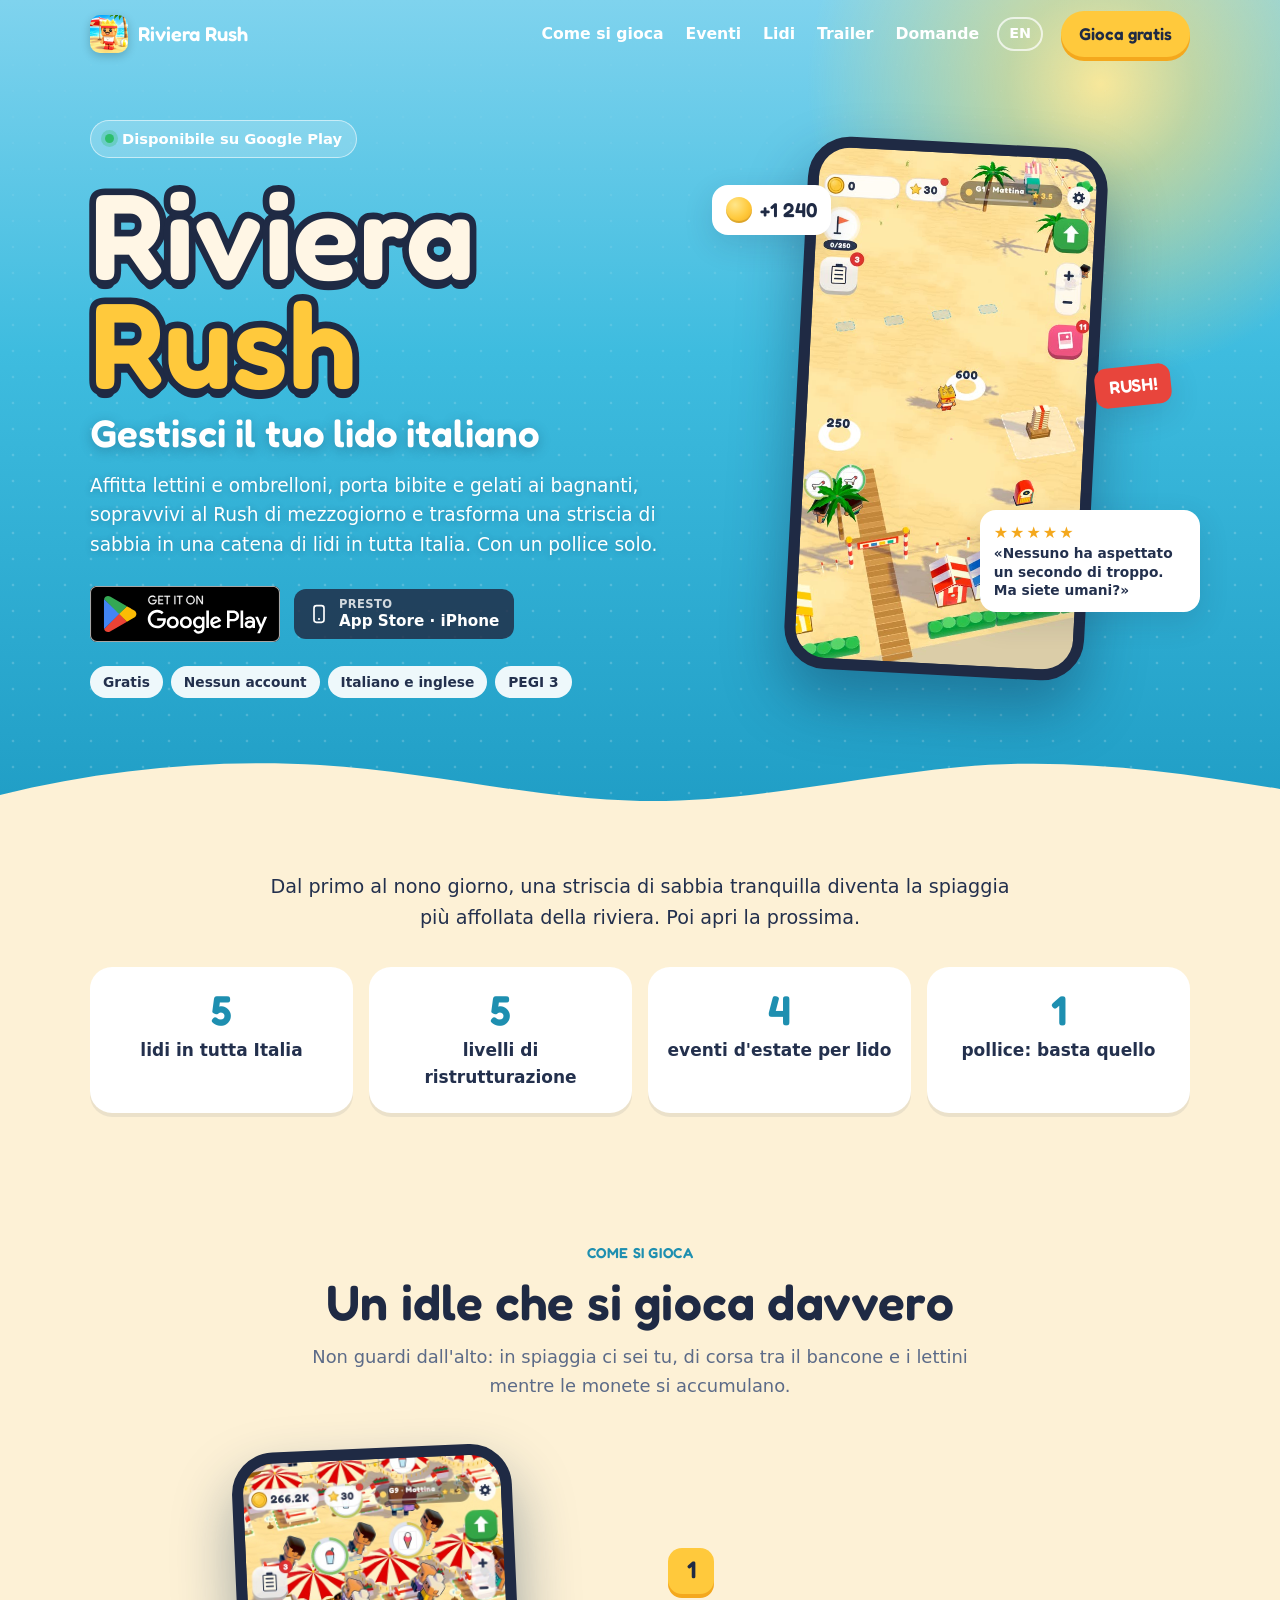
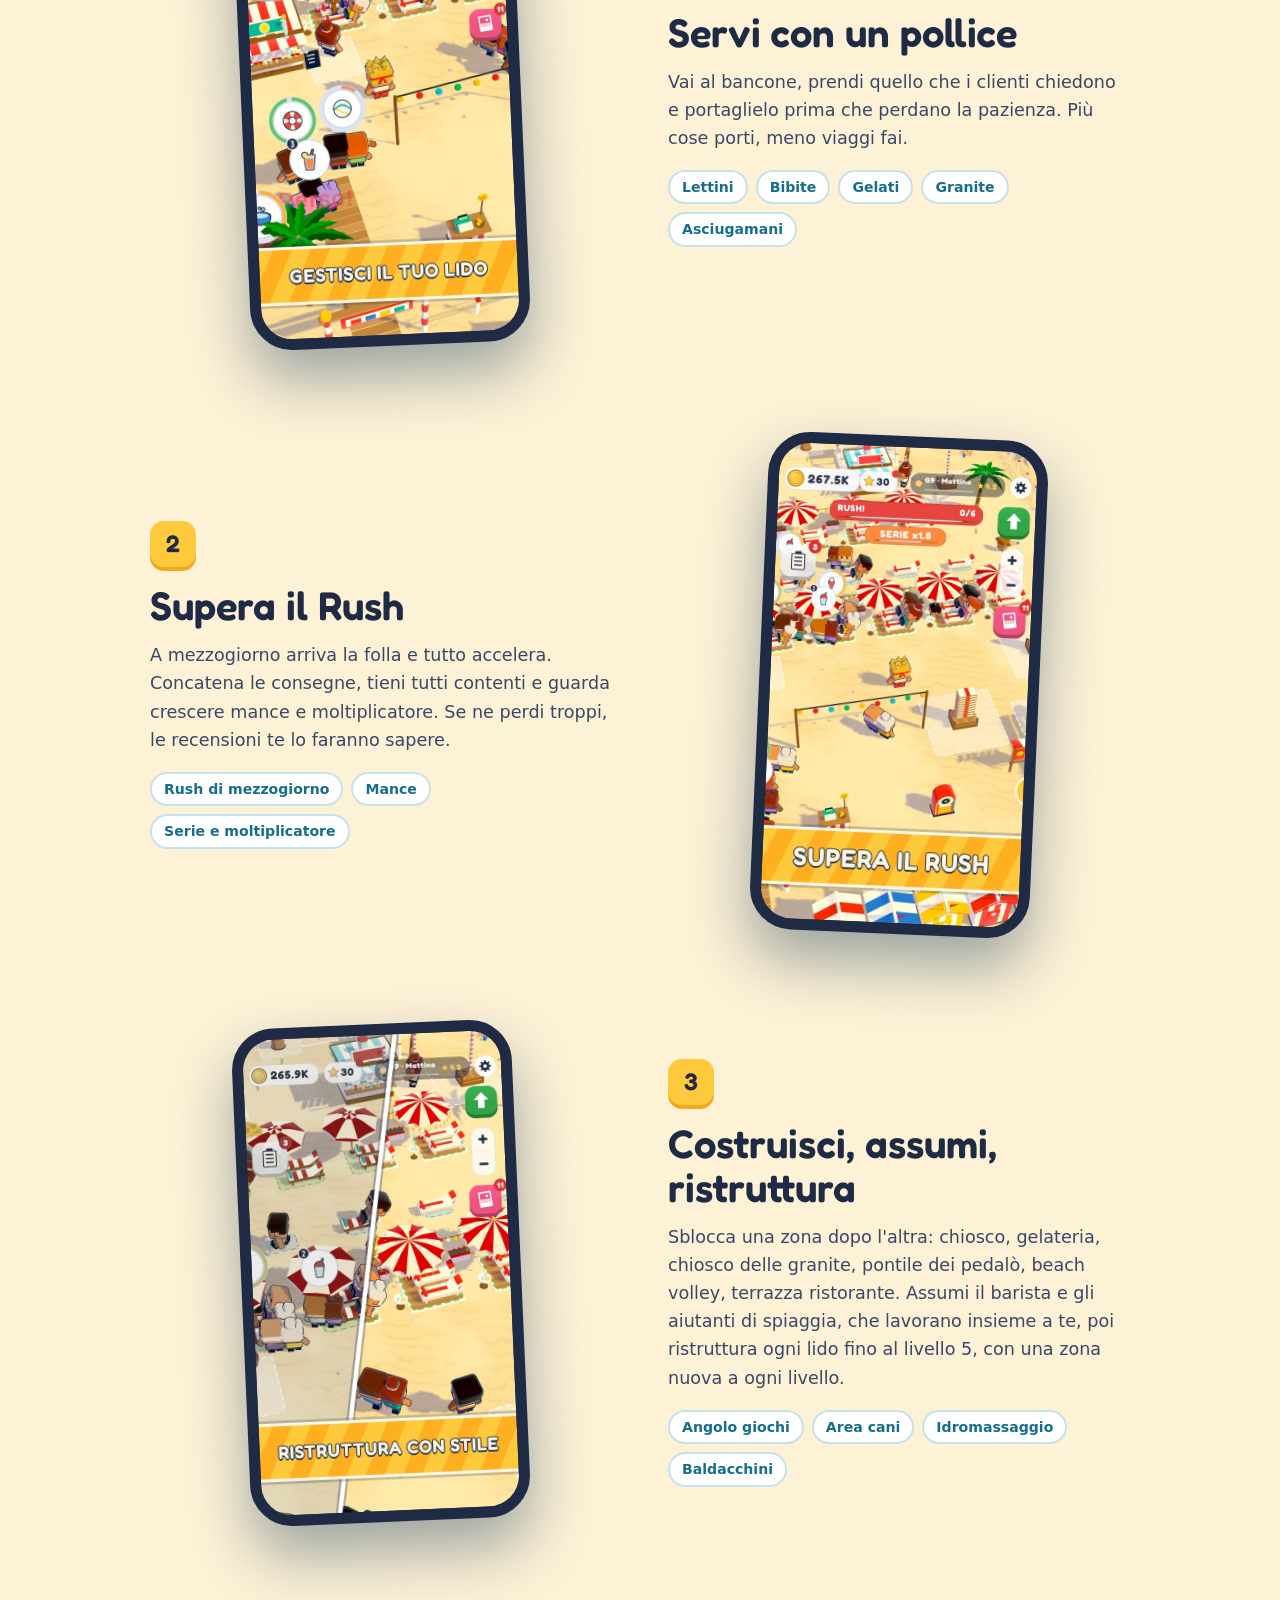
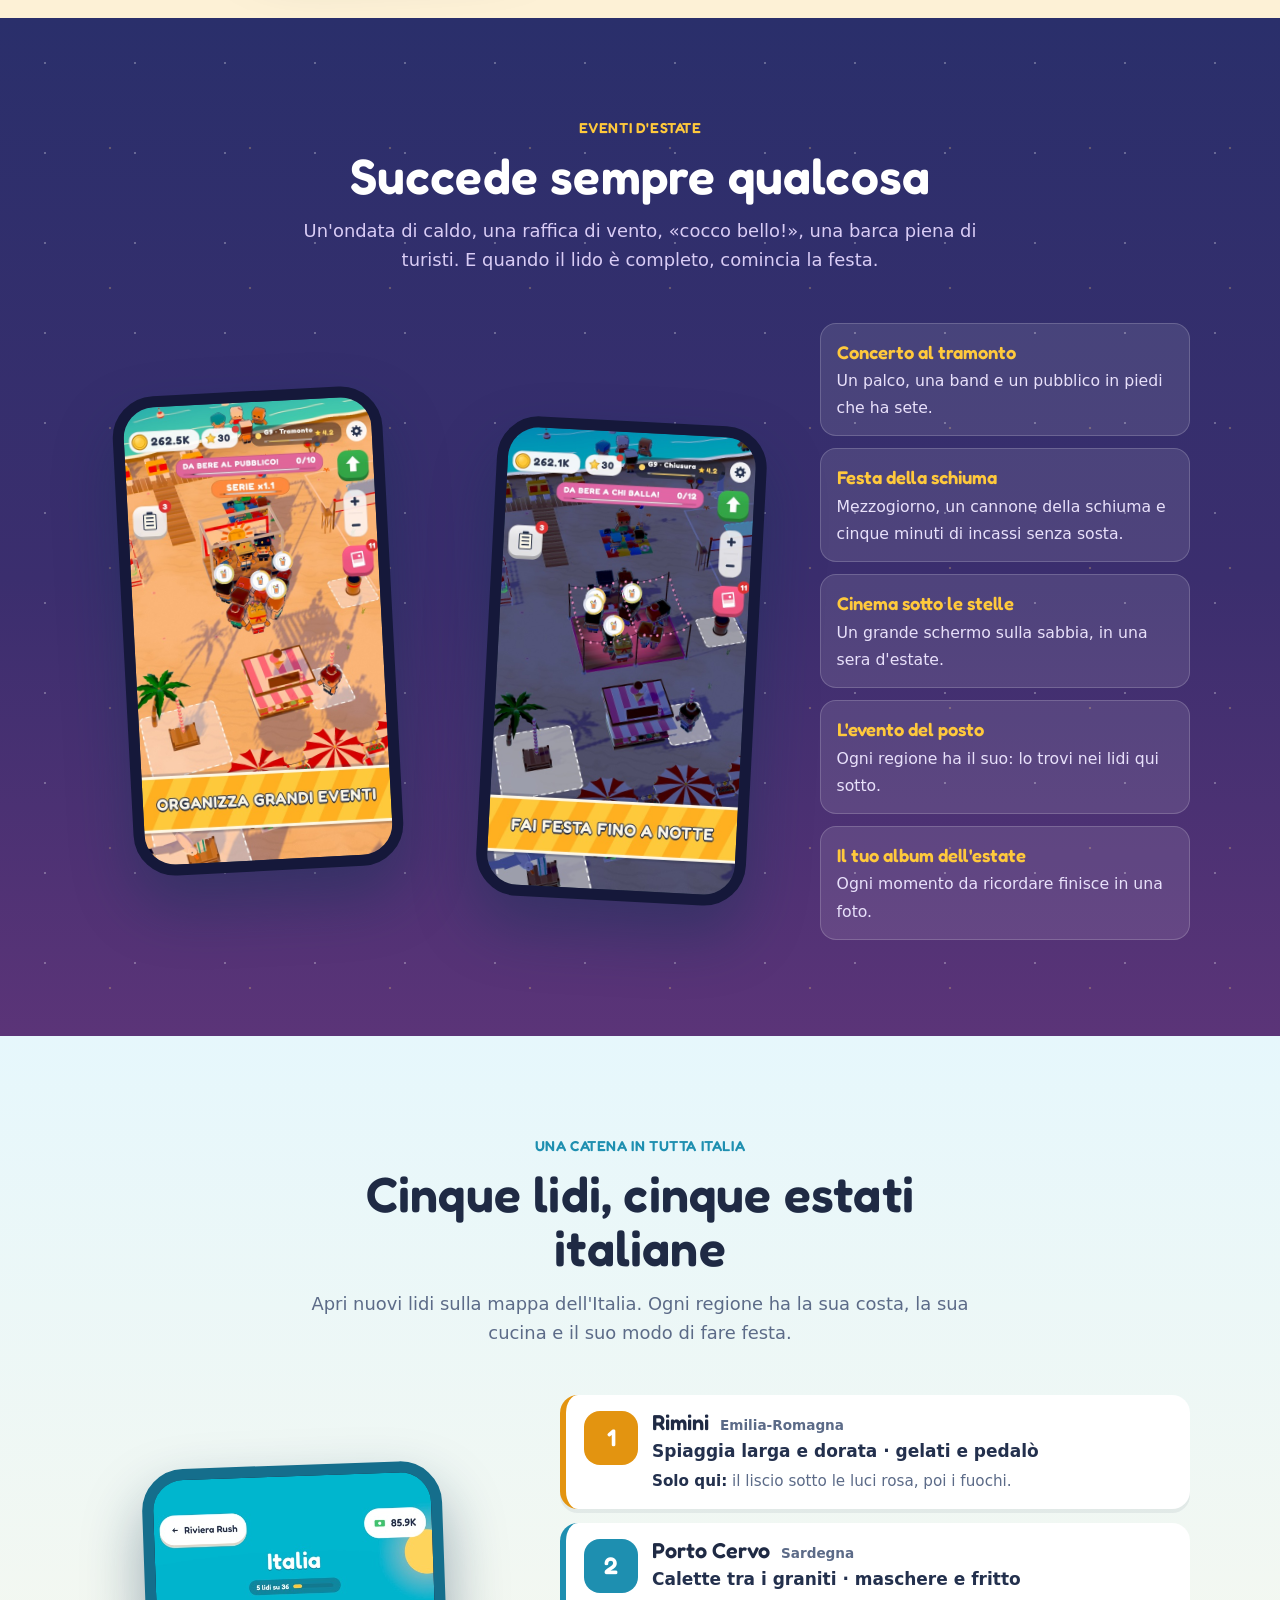
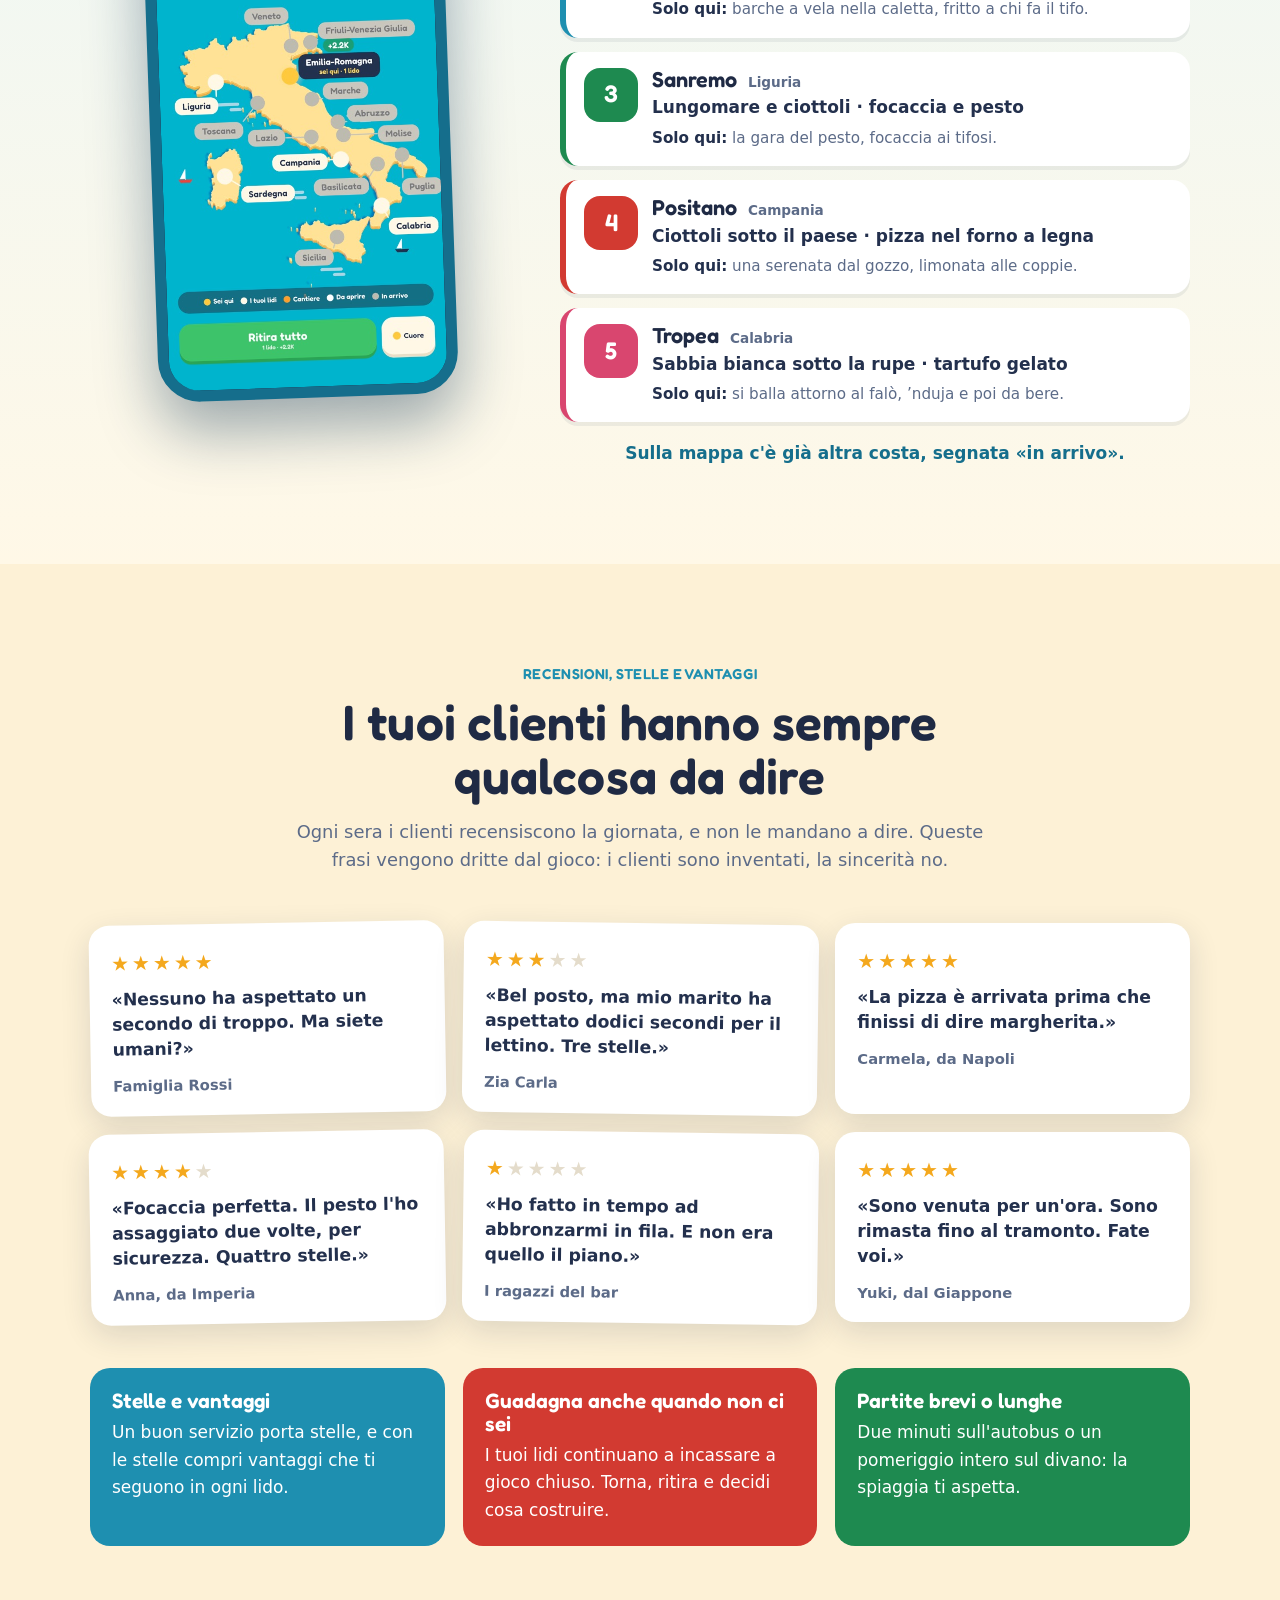
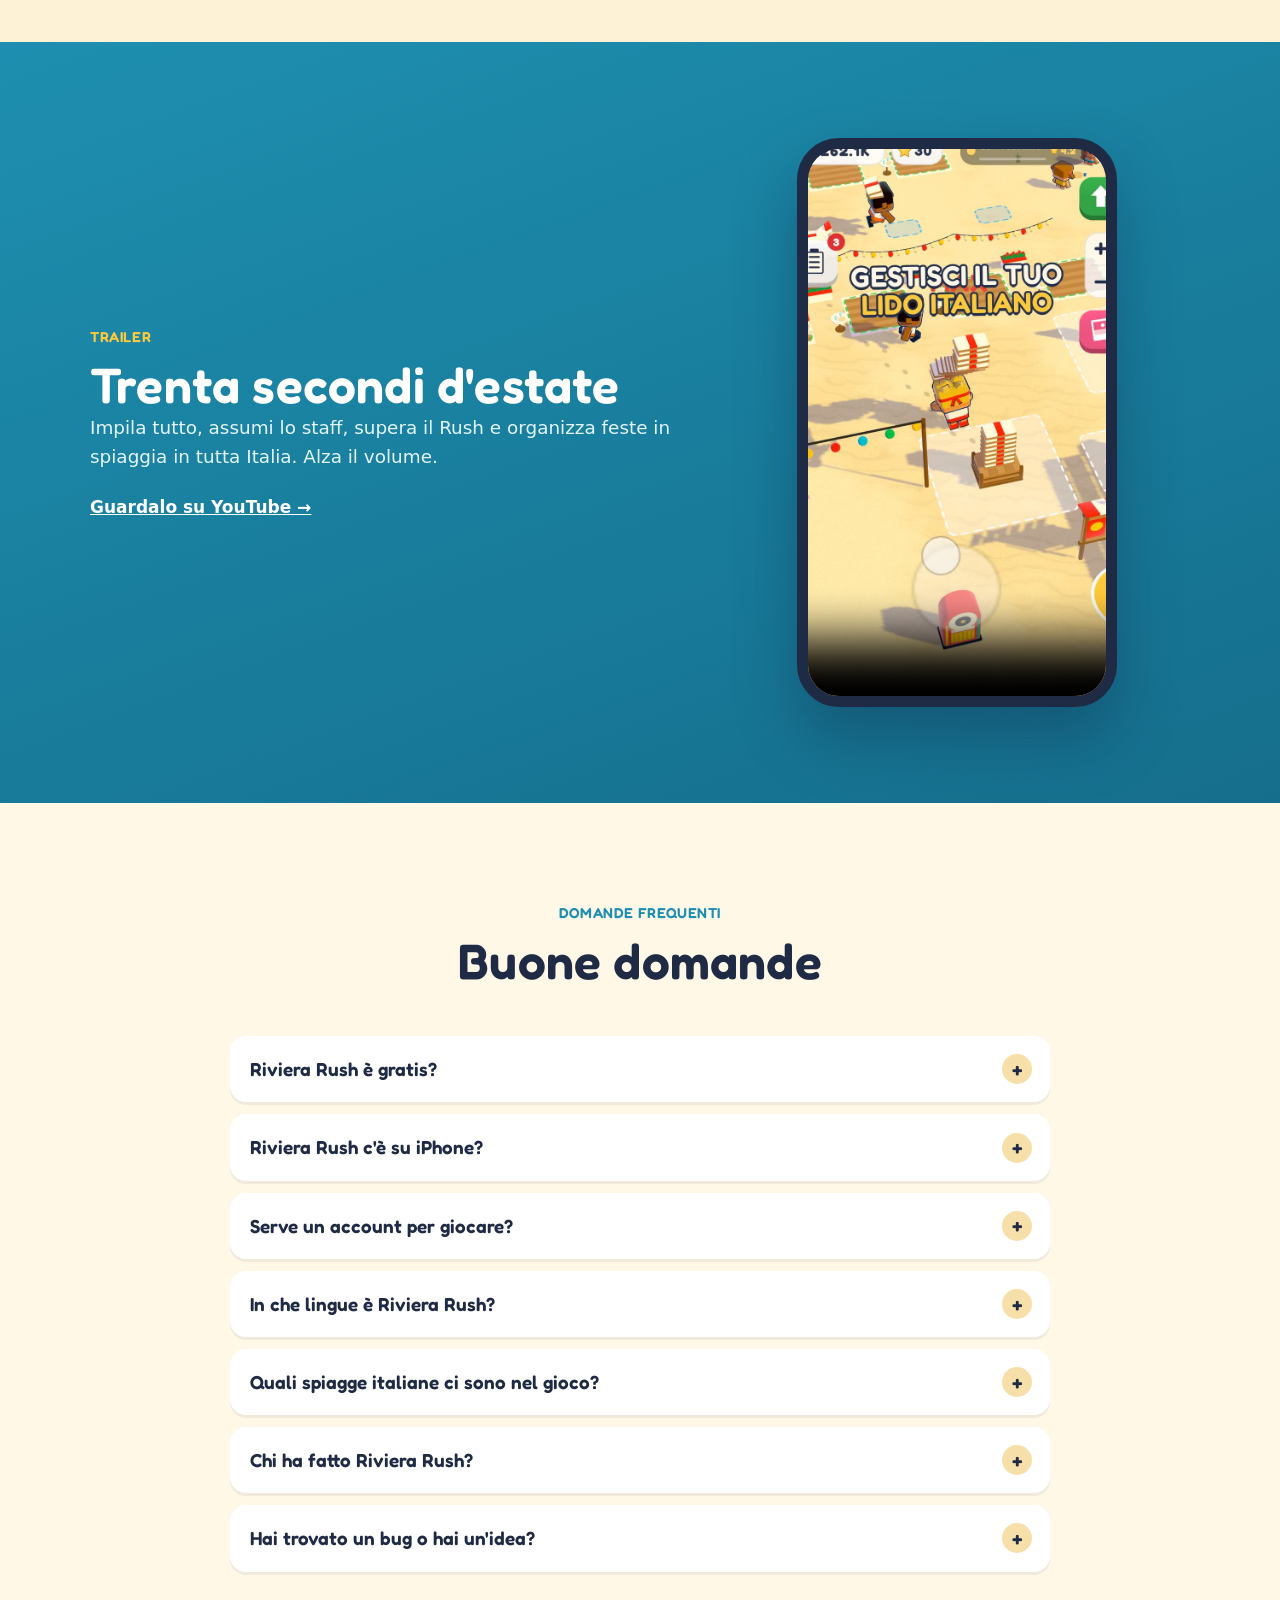
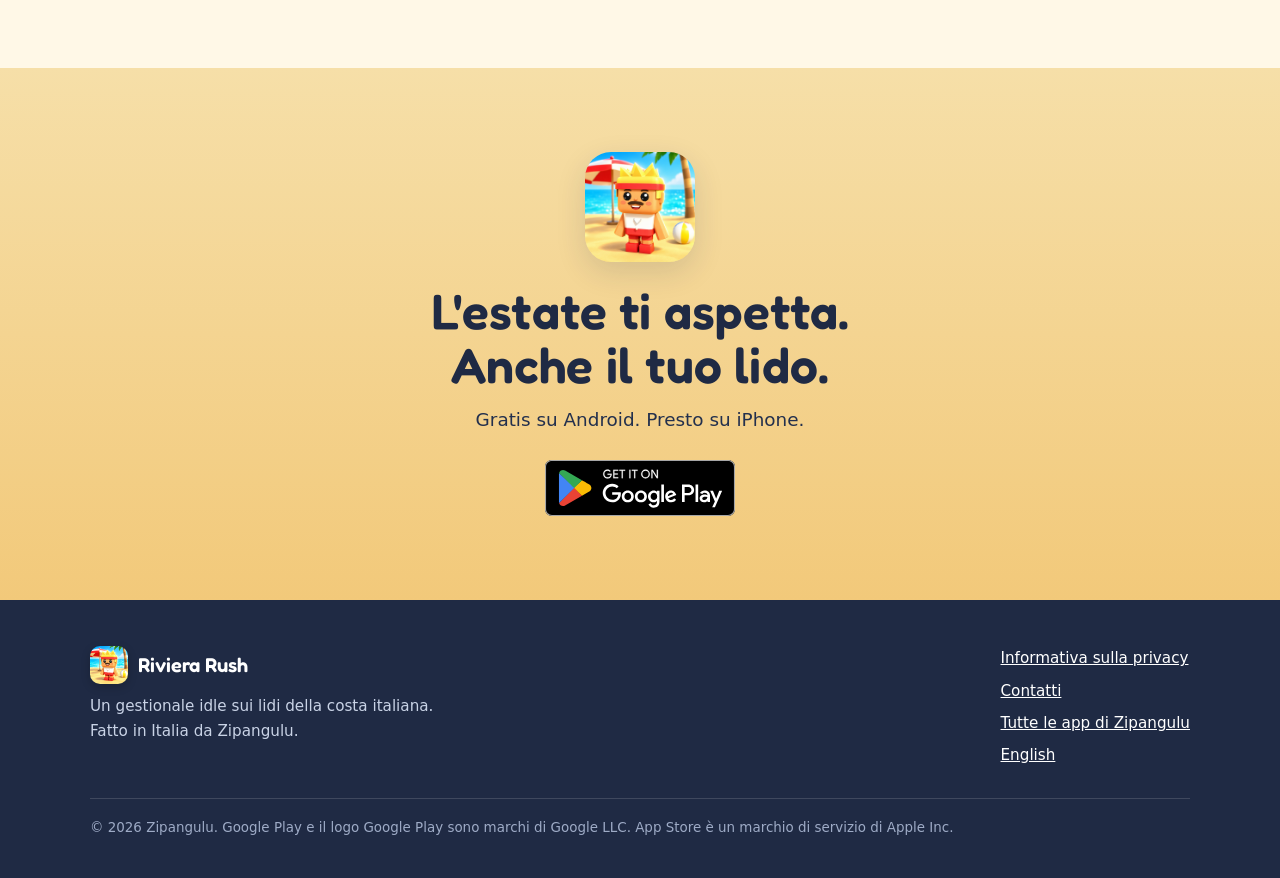
==== it/index.html @ 0612457c "Complete website for the released game: English and Italian pages with the Day 1 to Day 9 loop, game" ====
<!DOCTYPE html>
<html lang="it">
<head>
<meta charset="utf-8">
<meta name="viewport" content="width=device-width, initial-scale=1, viewport-fit=cover">
<title>Riviera Rush — Sito ufficiale del gioco del lido italiano</title>
<meta name="description" content="Riviera Rush è il gioco gratuito per Android in cui gestisci il tuo lido: servi i bagnanti, supera il Rush e apri lidi in tutta Italia, da Rimini a Positano.">
<meta name="author" content="Zipangulu">
<meta name="robots" content="index, follow, max-image-preview:large, max-video-preview:-1">
<link rel="canonical" href="https://zipanguludev.github.io/rivierarush-landing/it/">
<link rel="alternate" hreflang="en" href="https://zipanguludev.github.io/rivierarush-landing/">
<link rel="alternate" hreflang="it" href="https://zipanguludev.github.io/rivierarush-landing/it/">
<link rel="alternate" hreflang="x-default" href="https://zipanguludev.github.io/rivierarush-landing/">
<meta name="theme-color" content="#2FB4D8">
<meta name="color-scheme" content="light">
<link rel="icon" type="image/png" sizes="32x32" href="../assets/favicon-32.png">
<link rel="icon" type="image/png" sizes="64x64" href="../assets/favicon-64.png">
<link rel="apple-touch-icon" sizes="180x180" href="../assets/apple-touch-icon.png">

<meta property="og:type" content="website">
<meta property="og:site_name" content="Riviera Rush">
<meta property="og:locale" content="it_IT">
<meta property="og:locale:alternate" content="en_US">
<meta property="og:title" content="Riviera Rush — Sito ufficiale del gioco del lido italiano">
<meta property="og:description" content="Gestisci il tuo lido sulla costa italiana: servi i bagnanti, supera il Rush e apri lidi da Rimini a Positano. Gratis su Google Play, presto su iPhone.">
<meta property="og:url" content="https://zipanguludev.github.io/rivierarush-landing/it/">
<meta property="og:image" content="https://zipanguludev.github.io/rivierarush-landing/assets/og-it.jpg">
<meta property="og:image:width" content="1200">
<meta property="og:image:height" content="630">
<meta property="og:image:alt" content="Riviera Rush, sito ufficiale: un lido italiano pieno di bagnanti visto dall'alto, con il gioco su un telefono.">
<meta name="twitter:card" content="summary_large_image">
<meta name="twitter:title" content="Riviera Rush — Sito ufficiale del gioco del lido italiano">
<meta name="twitter:description" content="Gestisci il tuo lido sulla costa italiana: servi i bagnanti, supera il Rush e apri lidi da Rimini a Positano.">
<meta name="twitter:image" content="https://zipanguludev.github.io/rivierarush-landing/assets/og-it.jpg">
<meta name="twitter:image:alt" content="Riviera Rush, sito ufficiale: un lido italiano pieno di bagnanti visto dall'alto.">

<link rel="preload" href="../assets/fonts/Fredoka-SemiBold.ttf" as="font" type="font/ttf" crossorigin>
<link rel="preload" href="../assets/video/dayone-it.jpg" as="image">

<script type="application/ld+json">
{
  "@context": "https://schema.org",
  "@graph": [
    {
      "@type": "Organization",
      "@id": "https://zipanguludev.github.io/#organization",
      "name": "Zipangulu",
      "url": "https://zipanguludev.github.io/",
      "logo": "https://zipanguludev.github.io/assets/apple-touch-icon.png"
    },
    {
      "@type": "WebSite",
      "@id": "https://zipanguludev.github.io/rivierarush-landing/#website",
      "url": "https://zipanguludev.github.io/rivierarush-landing/",
      "name": "Riviera Rush",
      "inLanguage": ["en", "it"],
      "publisher": { "@id": "https://zipanguludev.github.io/#organization" }
    },
    {
      "@type": "WebPage",
      "@id": "https://zipanguludev.github.io/rivierarush-landing/it/#webpage",
      "url": "https://zipanguludev.github.io/rivierarush-landing/it/",
      "name": "Riviera Rush — Sito ufficiale del gioco del lido italiano",
      "inLanguage": "it",
      "isPartOf": { "@id": "https://zipanguludev.github.io/rivierarush-landing/#website" },
      "about": { "@id": "https://zipanguludev.github.io/rivierarush-landing/#game" },
      "primaryImageOfPage": "https://zipanguludev.github.io/rivierarush-landing/assets/og-it.jpg"
    },
    {
      "@type": ["MobileApplication", "VideoGame"],
      "@id": "https://zipanguludev.github.io/rivierarush-landing/#game",
      "name": "Riviera Rush",
      "alternateName": "Riviera Rush: gestisci il lido",
      "description": "Un gestionale idle sui lidi italiani. Servi lettini, bibite e gelati con un pollice, supera il Rush di mezzogiorno, assumi lo staff, ristruttura ogni lido fino al livello 5 e apri stabilimenti a Rimini, Porto Cervo, Sanremo, Positano e Tropea.",
      "url": "https://zipanguludev.github.io/rivierarush-landing/it/",
      "image": "https://zipanguludev.github.io/rivierarush-landing/assets/icon-1024.png",
      "screenshot": [
        "https://zipanguludev.github.io/rivierarush-landing/assets/img/shot-it-01.jpg",
        "https://zipanguludev.github.io/rivierarush-landing/assets/img/shot-it-02.jpg",
        "https://zipanguludev.github.io/rivierarush-landing/assets/img/shot-it-05.jpg",
        "https://zipanguludev.github.io/rivierarush-landing/assets/img/shot-it-07.jpg"
      ],
      "applicationCategory": "GameApplication",
      "applicationSubCategory": "Simulation",
      "genre": ["Idle", "Simulazione", "Casual", "Arcade", "Gestionale"],
      "gamePlatform": "Android",
      "operatingSystem": "Android",
      "playMode": "SinglePlayer",
      "inLanguage": ["it", "en"],
      "contentRating": "PEGI 3",
      "installUrl": "https://play.google.com/store/apps/details?id=com.zipangulu.lidorush&hl=it",
      "downloadUrl": "https://play.google.com/store/apps/details?id=com.zipangulu.lidorush&hl=it",
      "sameAs": ["https://play.google.com/store/apps/details?id=com.zipangulu.lidorush"],
      "trailer": { "@id": "https://zipanguludev.github.io/rivierarush-landing/it/#trailer" },
      "offers": { "@type": "Offer", "price": "0", "priceCurrency": "EUR", "availability": "https://schema.org/InStock" },
      "author": { "@id": "https://zipanguludev.github.io/#organization" },
      "publisher": { "@id": "https://zipanguludev.github.io/#organization" }
    },
    {
      "@type": "VideoObject",
      "@id": "https://zipanguludev.github.io/rivierarush-landing/it/#trailer",
      "name": "Riviera Rush — Trailer",
      "description": "Trenta secondi di Riviera Rush: gestisci il tuo lido italiano, impila tutto, assumi lo staff, supera il Rush e organizza feste in spiaggia in tutta Italia.",
      "thumbnailUrl": "https://zipanguludev.github.io/rivierarush-landing/assets/video/trailer-it.jpg",
      "uploadDate": "2026-10-10",
      "duration": "PT30S",
      "contentUrl": "https://zipanguludev.github.io/rivierarush-landing/assets/video/trailer-it.mp4",
      "embedUrl": "https://www.youtube.com/embed/w8lStANmLEg",
      "inLanguage": "it"
    },
    {
      "@type": "FAQPage",
      "inLanguage": "it",
      "mainEntity": [
        { "@type": "Question", "name": "Riviera Rush è gratis?", "acceptedAnswer": { "@type": "Answer", "text": "Sì. Riviera Rush si scarica e si gioca gratis. Contiene pubblicità, e puoi guardare video facoltativi per ottenere dei bonus." } },
        { "@type": "Question", "name": "Riviera Rush c'è su iPhone?", "acceptedAnswer": { "@type": "Answer", "text": "Riviera Rush arriverà presto sull'App Store per iPhone. Su Android è già su Google Play." } },
        { "@type": "Question", "name": "Serve un account per giocare?", "acceptedAnswer": { "@type": "Answer", "text": "No. Niente login e niente registrazioni: i progressi restano sul tuo telefono." } },
        { "@type": "Question", "name": "In che lingue è Riviera Rush?", "acceptedAnswer": { "@type": "Answer", "text": "Italiano e inglese." } },
        { "@type": "Question", "name": "Quali spiagge italiane ci sono nel gioco?", "acceptedAnswer": { "@type": "Answer", "text": "Rimini, Porto Cervo, Sanremo, Positano e Tropea, ognuna con il suo stile, la sua cucina e il suo evento d'estate. Sulla mappa c'è già altra costa, segnata «in arrivo»." } },
        { "@type": "Question", "name": "Chi ha fatto Riviera Rush?", "acceptedAnswer": { "@type": "Answer", "text": "Zipangulu, uno studio indipendente italiano fatto da una persona sola: design, codice e pubblicazione sono tutti suoi." } }
      ]
    }
  ]
}
</script>

<link rel="stylesheet" href="../assets/site.css">
<script>document.documentElement.classList.add('js');</script>
</head>
<body>

<header class="nav" id="nav">
  <div class="wrap nav-inner">
    <a class="brand" href="#top" aria-label="Riviera Rush, torna in cima"><img src="../assets/favicon-64.png" alt="" width="38" height="38"><span>Riviera Rush</span></a>
    <nav class="nav-links" aria-label="Sezioni">
      <a href="#gameplay">Come si gioca</a>
      <a href="#events">Eventi</a>
      <a href="#beaches">Lidi</a>
      <a href="#trailer">Trailer</a>
      <a href="#faq">Domande</a>
    </nav>
    <a class="lang" href="../" hreflang="en" lang="en" aria-label="Read the website in English">EN</a>
    <a class="btn btn-gold" href="https://play.google.com/store/apps/details?id=com.zipangulu.lidorush&amp;hl=it" rel="noopener">Gioca gratis</a>
  </div>
</header>

<main>
  <section class="hero" id="top">
    <div class="wrap hero-grid">
      <div>
        <span class="pill"><span class="dot"></span> Disponibile su Google Play</span>
        <h1><span class="wordmark"><span class="a">Riviera</span> <span class="b">Rush</span></span><span class="h1-sub">Gestisci il tuo lido italiano</span></h1>
        <p class="hero-lead">Affitta lettini e ombrelloni, porta bibite e gelati ai bagnanti, sopravvivi al Rush di mezzogiorno e trasforma una striscia di sabbia in una catena di lidi in tutta Italia. Con un pollice solo.</p>
        <div class="cta-row">
          <a class="badge-play" href="https://play.google.com/store/apps/details?id=com.zipangulu.lidorush&amp;hl=it" rel="noopener" aria-label="Scarica Riviera Rush da Google Play"><img src="../assets/google-play-badge.svg" alt="Disponibile su Google Play" width="190" height="56"></a>
          <span class="soon"><svg viewBox="0 0 24 24" aria-hidden="true"><rect x="6" y="2" width="12" height="20" rx="3" fill="none" stroke="currentColor" stroke-width="2"/><circle cx="12" cy="18" r="1.3" fill="currentColor"/></svg><span><small>Presto</small>App Store · iPhone</span></span>
        </div>
        <ul class="chips" aria-label="In breve">
          <li>Gratis</li><li>Nessun account</li><li>Italiano e inglese</li><li>PEGI 3</li>
        </ul>
      </div>
      <div class="stage" aria-hidden="true">
        <div class="float float-coins"><span class="coin"></span>+1 240</div>
        <div class="phone"><video id="hero-video" autoplay muted loop playsinline preload="auto" poster="../assets/video/dayone-it.jpg" width="540" height="960"><source src="../assets/video/dayone-it.mp4" type="video/mp4"></video></div>
        <div class="float float-rush">RUSH!</div>
        <div class="float float-review"><span class="stars">★★★★★</span>«Nessuno ha aspettato un secondo di troppo. Ma siete umani?»</div>
      </div>
    </div>
    <svg class="wave" viewBox="0 0 1440 90" preserveAspectRatio="none" aria-hidden="true"><path d="M0 46c120-26 240-36 360-30s240 34 360 36 240-24 360-34 240 4 360 22v50H0Z"/></svg>
  </section>

  <section class="stats" aria-label="Riviera Rush in numeri">
    <div class="wrap">
      <p class="stats-intro reveal">Dal primo al nono giorno, una striscia di sabbia tranquilla diventa la spiaggia più affollata della riviera. Poi apri la prossima.</p>
      <div class="stats-grid">
        <div class="stat reveal"><b>5</b><span>lidi in tutta Italia</span></div>
        <div class="stat reveal"><b>5</b><span>livelli di ristrutturazione</span></div>
        <div class="stat reveal"><b>4</b><span>eventi d'estate per lido</span></div>
        <div class="stat reveal"><b>1</b><span>pollice: basta quello</span></div>
      </div>
    </div>
  </section>

  <section class="section gameplay" id="gameplay">
    <div class="wrap">
      <div class="section-head reveal">
        <span class="eyebrow">Come si gioca</span>
        <h2>Un idle che si gioca davvero</h2>
        <p>Non guardi dall'alto: in spiaggia ci sei tu, di corsa tra il bancone e i lettini mentre le monete si accumulano.</p>
      </div>

      <div class="row reveal">
        <div class="row-media"><div class="phone tilt-l"><img src="../assets/img/shot-it-01.jpg" alt="Riviera Rush: un lido pieno di bagnanti che aspettano bibite e gelati" width="540" height="960" loading="lazy" decoding="async"></div></div>
        <div>
          <span class="step">1</span>
          <h3>Servi con un pollice</h3>
          <p>Vai al bancone, prendi quello che i clienti chiedono e portaglielo prima che perdano la pazienza. Più cose porti, meno viaggi fai.</p>
          <ul class="tags"><li>Lettini</li><li>Bibite</li><li>Gelati</li><li>Granite</li><li>Asciugamani</li></ul>
        </div>
      </div>

      <div class="row flip reveal">
        <div class="row-media"><div class="phone tilt-r"><img src="../assets/img/shot-it-02.jpg" alt="Il Rush di mezzogiorno in Riviera Rush: la spiaggia è piena e gli ordini non finiscono mai" width="540" height="960" loading="lazy" decoding="async"></div></div>
        <div>
          <span class="step">2</span>
          <h3>Supera il Rush</h3>
          <p>A mezzogiorno arriva la folla e tutto accelera. Concatena le consegne, tieni tutti contenti e guarda crescere mance e moltiplicatore. Se ne perdi troppi, le recensioni te lo faranno sapere.</p>
          <ul class="tags"><li>Rush di mezzogiorno</li><li>Mance</li><li>Serie e moltiplicatore</li></ul>
        </div>
      </div>

      <div class="row reveal">
        <div class="row-media"><div class="phone tilt-l"><img src="../assets/img/shot-it-04.jpg" alt="La ristrutturazione di un lido in Riviera Rush: la spiaggia di prima da un lato, quella nuova dall'altro" width="540" height="960" loading="lazy" decoding="async"></div></div>
        <div>
          <span class="step">3</span>
          <h3>Costruisci, assumi, ristruttura</h3>
          <p>Sblocca una zona dopo l'altra: chiosco, gelateria, chiosco delle granite, pontile dei pedalò, beach volley, terrazza ristorante. Assumi il barista e gli aiutanti di spiaggia, che lavorano insieme a te, poi ristruttura ogni lido fino al livello 5, con una zona nuova a ogni livello.</p>
          <ul class="tags"><li>Angolo giochi</li><li>Area cani</li><li>Idromassaggio</li><li>Baldacchini</li></ul>
        </div>
      </div>
    </div>
  </section>

  <section class="section night" id="events">
    <div class="wrap">
      <div class="section-head reveal">
        <span class="eyebrow">Eventi d'estate</span>
        <h2>Succede sempre qualcosa</h2>
        <p>Un'ondata di caldo, una raffica di vento, «cocco bello!», una barca piena di turisti. E quando il lido è completo, comincia la festa.</p>
      </div>
      <div class="events-grid">
        <div class="phone tilt-l reveal"><img src="../assets/img/shot-it-05.jpg" alt="Un concerto al tramonto sulla spiaggia in Riviera Rush" width="540" height="960" loading="lazy" decoding="async"></div>
        <div class="phone tilt-r reveal"><img src="../assets/img/shot-it-06.jpg" alt="Una festa notturna sulla spiaggia in Riviera Rush" width="540" height="960" loading="lazy" decoding="async"></div>
        <ul class="event-list reveal">
          <li><b>Concerto al tramonto</b><span>Un palco, una band e un pubblico in piedi che ha sete.</span></li>
          <li><b>Festa della schiuma</b><span>Mezzogiorno, un cannone della schiuma e cinque minuti di incassi senza sosta.</span></li>
          <li><b>Cinema sotto le stelle</b><span>Un grande schermo sulla sabbia, in una sera d'estate.</span></li>
          <li><b>L'evento del posto</b><span>Ogni regione ha il suo: lo trovi nei lidi qui sotto.</span></li>
          <li><b>Il tuo album dell'estate</b><span>Ogni momento da ricordare finisce in una foto.</span></li>
        </ul>
      </div>
    </div>
  </section>

  <section class="section beaches" id="beaches">
    <div class="wrap">
      <div class="section-head reveal">
        <span class="eyebrow">Una catena in tutta Italia</span>
        <h2>Cinque lidi, cinque estati italiane</h2>
        <p>Apri nuovi lidi sulla mappa dell'Italia. Ogni regione ha la sua costa, la sua cucina e il suo modo di fare festa.</p>
      </div>
      <div class="beach-grid">
        <div class="phone reveal"><img src="../assets/img/map-it.jpg" alt="La mappa dell'Italia in Riviera Rush, con le regioni dove aprire i lidi" width="540" height="960" loading="lazy" decoding="async"></div>
        <div>
          <ol class="beach-list">
            <li class="beach reveal" style="--c:#E39410"><span class="num">1</span><div><h3>Rimini <small>Emilia-Romagna</small></h3><p class="line">Spiaggia larga e dorata · gelati e pedalò</p><p class="only"><b>Solo qui:</b> il liscio sotto le luci rosa, poi i fuochi.</p></div></li>
            <li class="beach reveal" style="--c:#1E8FB0"><span class="num">2</span><div><h3>Porto Cervo <small>Sardegna</small></h3><p class="line">Calette tra i graniti · maschere e fritto</p><p class="only"><b>Solo qui:</b> barche a vela nella caletta, fritto a chi fa il tifo.</p></div></li>
            <li class="beach reveal" style="--c:#1E8A50"><span class="num">3</span><div><h3>Sanremo <small>Liguria</small></h3><p class="line">Lungomare e ciottoli · focaccia e pesto</p><p class="only"><b>Solo qui:</b> la gara del pesto, focaccia ai tifosi.</p></div></li>
            <li class="beach reveal" style="--c:#D23A31"><span class="num">4</span><div><h3>Positano <small>Campania</small></h3><p class="line">Ciottoli sotto il paese · pizza nel forno a legna</p><p class="only"><b>Solo qui:</b> una serenata dal gozzo, limonata alle coppie.</p></div></li>
            <li class="beach reveal" style="--c:#D9466F"><span class="num">5</span><div><h3>Tropea <small>Calabria</small></h3><p class="line">Sabbia bianca sotto la rupe · tartufo gelato</p><p class="only"><b>Solo qui:</b> si balla attorno al falò, ’nduja e poi da bere.</p></div></li>
          </ol>
          <p class="more reveal">Sulla mappa c'è già altra costa, segnata «in arrivo».</p>
        </div>
      </div>
    </div>
  </section>

  <section class="section reviews" id="reviews">
    <div class="wrap">
      <div class="section-head reveal">
        <span class="eyebrow">Recensioni, stelle e vantaggi</span>
        <h2>I tuoi clienti hanno sempre qualcosa da dire</h2>
        <p>Ogni sera i clienti recensiscono la giornata, e non le mandano a dire. Queste frasi vengono dritte dal gioco: i clienti sono inventati, la sincerità no.</p>
      </div>
      <div class="review-grid">
        <figure class="review reveal"><div class="stars" role="img" aria-label="5 stelle su 5">★★★★★</div><blockquote>«Nessuno ha aspettato un secondo di troppo. Ma siete umani?»</blockquote><figcaption>Famiglia Rossi</figcaption></figure>
        <figure class="review reveal"><div class="stars" role="img" aria-label="3 stelle su 5">★★★<span class="off">★★</span></div><blockquote>«Bel posto, ma mio marito ha aspettato dodici secondi per il lettino. Tre stelle.»</blockquote><figcaption>Zia Carla</figcaption></figure>
        <figure class="review reveal"><div class="stars" role="img" aria-label="5 stelle su 5">★★★★★</div><blockquote>«La pizza è arrivata prima che finissi di dire margherita.»</blockquote><figcaption>Carmela, da Napoli</figcaption></figure>
        <figure class="review reveal"><div class="stars" role="img" aria-label="4 stelle su 5">★★★★<span class="off">★</span></div><blockquote>«Focaccia perfetta. Il pesto l'ho assaggiato due volte, per sicurezza. Quattro stelle.»</blockquote><figcaption>Anna, da Imperia</figcaption></figure>
        <figure class="review reveal"><div class="stars" role="img" aria-label="1 stella su 5">★<span class="off">★★★★</span></div><blockquote>«Ho fatto in tempo ad abbronzarmi in fila. E non era quello il piano.»</blockquote><figcaption>I ragazzi del bar</figcaption></figure>
        <figure class="review reveal"><div class="stars" role="img" aria-label="5 stelle su 5">★★★★★</div><blockquote>«Sono venuta per un'ora. Sono rimasta fino al tramonto. Fate voi.»</blockquote><figcaption>Yuki, dal Giappone</figcaption></figure>
      </div>
      <div class="perks">
        <div class="perk reveal"><h3>Stelle e vantaggi</h3><p>Un buon servizio porta stelle, e con le stelle compri vantaggi che ti seguono in ogni lido.</p></div>
        <div class="perk reveal"><h3>Guadagna anche quando non ci sei</h3><p>I tuoi lidi continuano a incassare a gioco chiuso. Torna, ritira e decidi cosa costruire.</p></div>
        <div class="perk reveal"><h3>Partite brevi o lunghe</h3><p>Due minuti sull'autobus o un pomeriggio intero sul divano: la spiaggia ti aspetta.</p></div>
      </div>
    </div>
  </section>

  <section class="section trailer" id="trailer">
    <div class="wrap trailer-grid">
      <div class="reveal">
        <span class="eyebrow">Trailer</span>
        <h2>Trenta secondi d'estate</h2>
        <p>Impila tutto, assumi lo staff, supera il Rush e organizza feste in spiaggia in tutta Italia. Alza il volume.</p>
        <a class="yt" href="https://www.youtube.com/shorts/w8lStANmLEg" rel="noopener">Guardalo su YouTube →</a>
      </div>
      <div class="phone reveal"><video controls playsinline preload="none" poster="../assets/video/trailer-it.jpg" width="720" height="1280" aria-label="Trailer di Riviera Rush"><source src="../assets/video/trailer-it.mp4" type="video/mp4"></video></div>
    </div>
  </section>

  <section class="section faq" id="faq">
    <div class="wrap">
      <div class="section-head reveal">
        <span class="eyebrow">Domande frequenti</span>
        <h2>Buone domande</h2>
      </div>
      <div class="faq-list">
        <details class="reveal"><summary>Riviera Rush è gratis?</summary><p>Sì. Riviera Rush si scarica e si gioca gratis. Contiene pubblicità, e puoi guardare video facoltativi per ottenere dei bonus.</p></details>
        <details class="reveal"><summary>Riviera Rush c'è su iPhone?</summary><p>Riviera Rush arriverà presto sull'App Store per iPhone. Su Android è già su <a href="https://play.google.com/store/apps/details?id=com.zipangulu.lidorush&amp;hl=it" rel="noopener">Google Play</a>.</p></details>
        <details class="reveal"><summary>Serve un account per giocare?</summary><p>No. Niente login e niente registrazioni: i progressi restano sul tuo telefono.</p></details>
        <details class="reveal"><summary>In che lingue è Riviera Rush?</summary><p>Italiano e inglese.</p></details>
        <details class="reveal"><summary>Quali spiagge italiane ci sono nel gioco?</summary><p>Rimini, Porto Cervo, Sanremo, Positano e Tropea, ognuna con il suo stile, la sua cucina e il suo evento d'estate. Sulla mappa c'è già altra costa, segnata «in arrivo».</p></details>
        <details class="reveal"><summary>Chi ha fatto Riviera Rush?</summary><p>Zipangulu, uno studio indipendente italiano fatto da una persona sola: design, codice e pubblicazione sono tutti suoi. Dai un'occhiata alle <a href="https://zipanguludev.github.io/">altre app di Zipangulu</a>.</p></details>
        <details class="reveal"><summary>Hai trovato un bug o hai un'idea?</summary><p>Scrivi a <a href="mailto:rivierarush.game@gmail.com">rivierarush.game@gmail.com</a>. Ogni messaggio viene letto.</p></details>
      </div>
    </div>
  </section>

  <section class="cta" aria-label="Scarica Riviera Rush">
    <div class="wrap">
      <img class="cta-icon" src="../assets/icon-512.png" alt="Icona di Riviera Rush: il bagnino in spiaggia" width="110" height="110" loading="lazy" decoding="async">
      <h2>L'estate ti aspetta.<br>Anche il tuo lido.</h2>
      <p>Gratis su Android. Presto su iPhone.</p>
      <div class="cta-row">
        <a class="badge-play" href="https://play.google.com/store/apps/details?id=com.zipangulu.lidorush&amp;hl=it" rel="noopener" aria-label="Scarica Riviera Rush da Google Play"><img src="../assets/google-play-badge.svg" alt="Disponibile su Google Play" width="190" height="56" loading="lazy"></a>
      </div>
    </div>
  </section>
</main>

<footer>
  <div class="wrap">
    <div class="foot-grid">
      <div>
        <a class="brand" href="#top"><img src="../assets/favicon-64.png" alt="" width="38" height="38" loading="lazy"><span>Riviera Rush</span></a>
        <p>Un gestionale idle sui lidi della costa italiana.<br>Fatto in Italia da Zipangulu.</p>
      </div>
      <nav aria-label="Piè di pagina">
        <ul>
          <li><a href="../privacy-policy.it.html">Informativa sulla privacy</a></li>
          <li><a href="mailto:rivierarush.game@gmail.com">Contatti</a></li>
          <li><a href="https://zipanguludev.github.io/">Tutte le app di Zipangulu</a></li>
          <li><a href="../" hreflang="en" lang="en">English</a></li>
        </ul>
      </nav>
    </div>
    <p class="legal">© 2026 Zipangulu. Google Play e il logo Google Play sono marchi di Google LLC. App Store è un marchio di servizio di Apple Inc.</p>
  </div>
</footer>

<script src="../assets/site.js"></script>
</body>
</html>
---- assets/site.css ----
/* Riviera Rush website: shared by index.html (English) and it/index.html (Italian). */
@font-face {
  font-family: "Fredoka";
  src: url("fonts/Fredoka-SemiBold.ttf") format("truetype");
  font-weight: 600; font-style: normal; font-display: swap;
}
:root {
  --sea: #2FB4D8; --sea-deep: #1E8FB0; --sea-dark: #156E8C;
  --navy: #1F2A44; --ink: #23304D; --muted: #5C6B88;
  --gold: #FFC93C; --gold-deep: #F4A81D; --coral: #E8453C; --pink: #F2668B; --green: #2DBE6C;
  --sand: #F6DFA8; --sand-light: #FDF1D6; --cream: #FFF8E7;
  --radius: 22px;
  --shadow: 0 10px 30px rgba(31, 42, 68, .14);
  --display: "Fredoka", ui-rounded, "SF Pro Rounded", "Arial Rounded MT Bold", system-ui, sans-serif;
  --body: ui-rounded, "SF Pro Rounded", "Nunito", "Segoe UI", Roboto, system-ui, -apple-system, sans-serif;
}
* { box-sizing: border-box; }
html { scroll-behavior: smooth; -webkit-text-size-adjust: 100%; }
body { margin: 0; background: var(--cream); color: var(--ink); font-family: var(--body); font-size: 17px; line-height: 1.6; overflow-x: hidden; }
img, video { display: block; max-width: 100%; }
a { color: var(--sea-deep); }
h1, h2, h3 { font-family: var(--display); font-weight: 600; line-height: 1.1; margin: 0; color: var(--navy); }
h2 { font-size: clamp(2rem, 6vw, 3.1rem); letter-spacing: .2px; }
h3 { font-size: 1.3rem; }
p { margin: 0 0 14px; }
.wrap { width: 100%; max-width: 1140px; margin: 0 auto; padding: 0 20px; }
.eyebrow { display: inline-block; font-family: var(--display); font-weight: 600; font-size: .9rem; letter-spacing: .6px; text-transform: uppercase; color: var(--sea-deep); margin-bottom: 10px; }
.section { padding: 96px 0; position: relative; }
.section-head { position: relative; max-width: 720px; margin: 0 auto 48px; text-align: center; }
.section-head p { color: var(--muted); font-size: 1.12rem; margin-top: 14px; }

/* ---------- Nav ---------- */
.nav { position: fixed; inset: 0 0 auto 0; z-index: 50; transition: background .25s, box-shadow .25s; padding-top: env(safe-area-inset-top); }
.nav.solid { background: rgba(255, 248, 231, .94); box-shadow: 0 2px 16px rgba(31, 42, 68, .12); -webkit-backdrop-filter: blur(10px); backdrop-filter: blur(10px); }
.nav-inner { display: flex; align-items: center; gap: 18px; height: 68px; }
.brand { display: flex; align-items: center; gap: 10px; text-decoration: none; color: #fff; font-family: var(--display); font-weight: 600; font-size: 1.25rem; white-space: nowrap; }
.brand img { width: 38px; height: 38px; border-radius: 10px; box-shadow: 0 3px 10px rgba(0,0,0,.2); }
.nav.solid .brand { color: var(--navy); }
.nav-links { display: flex; gap: 22px; margin-left: auto; }
.nav-links a { color: #fff; text-decoration: none; font-weight: 700; font-size: .98rem; }
.nav.solid .nav-links a { color: var(--ink); }
.nav-links a:hover { text-decoration: underline; text-underline-offset: 4px; }
.lang { color: #fff; text-decoration: none; font-weight: 700; font-size: .9rem; border: 2px solid rgba(255,255,255,.7); border-radius: 999px; padding: 3px 10px; }
.nav.solid .lang { color: var(--ink); border-color: rgba(35,48,77,.35); }
.btn { display: inline-flex; align-items: center; gap: 8px; font-family: var(--display); font-weight: 600; text-decoration: none; border-radius: 999px; transition: transform .15s; white-space: nowrap; }
.btn:hover { transform: translateY(-2px); }
.btn-gold { background: var(--gold); color: var(--navy); padding: 9px 18px; box-shadow: 0 4px 0 var(--gold-deep); }
@media (max-width: 860px) { .nav-links { display: none; } .nav-inner .lang { margin-left: auto; } }
@media (max-width: 400px) { .brand span { display: none; } }

/* ---------- Hero ---------- */
.hero { position: relative; overflow: hidden; color: #fff; padding: calc(120px + env(safe-area-inset-top)) 0 140px;
  background:
    radial-gradient(circle at 86% 10%, rgba(255, 233, 150, .95) 0, rgba(255, 220, 110, .55) 7%, rgba(255, 220, 110, 0) 22%),
    linear-gradient(180deg, #7FD3EE 0%, #3EBCDF 42%, #1E9CC4 100%); }
.hero::before { content: ""; position: absolute; inset: 0; background-image: radial-gradient(rgba(255,255,255,.18) 1.5px, transparent 1.6px); background-size: 26px 26px; -webkit-mask-image: linear-gradient(180deg, transparent 0%, #000 60%); mask-image: linear-gradient(180deg, transparent 0%, #000 60%); pointer-events: none; }
.hero-grid { position: relative; display: grid; grid-template-columns: 1.08fr .92fr; gap: 40px; align-items: center; }
.pill { display: inline-flex; align-items: center; gap: 8px; background: rgba(255,255,255,.2); border: 1.5px solid rgba(255,255,255,.55); border-radius: 999px; padding: 6px 14px; font-weight: 700; font-size: .92rem; }
.pill .dot { width: 9px; height: 9px; border-radius: 50%; background: var(--green); box-shadow: 0 0 0 4px rgba(45,190,108,.3); }
.wordmark { display: block; font-family: var(--display); font-weight: 600; font-size: clamp(4rem, 13vw, 7.6rem); line-height: .9; margin: 22px 0 14px; paint-order: stroke fill; -webkit-text-stroke: .11em var(--navy); text-shadow: 0 .07em 0 var(--navy); letter-spacing: .5px; }
.wordmark .a { color: #FFF6E5; } .wordmark .b { color: var(--gold); }
.h1-sub { display: block; font-family: var(--display); font-weight: 600; font-size: clamp(1.6rem, 4.4vw, 2.4rem); color: #fff; text-shadow: 0 3px 12px rgba(16, 60, 90, .35); }
.hero-lead { font-size: 1.16rem; max-width: 34em; margin: 16px 0 26px; text-shadow: 0 1px 6px rgba(16, 60, 90, .3); }
.cta-row { display: flex; flex-wrap: wrap; align-items: center; gap: 14px; }
.badge-play img { width: 190px; height: auto; }
.soon { display: inline-flex; align-items: center; gap: 10px; background: rgba(31, 42, 68, .82); color: #fff; border-radius: 12px; padding: 9px 15px; font-weight: 600; font-size: .95rem; line-height: 1.2; text-align: left; }
.soon svg { width: 20px; height: 20px; flex: none; }
.soon small { display: block; font-size: .72rem; opacity: .8; font-weight: 600; letter-spacing: .4px; text-transform: uppercase; }
.chips { display: flex; flex-wrap: wrap; gap: 8px; margin: 24px 0 0; padding: 0; list-style: none; }
.chips li { background: rgba(255,255,255,.92); color: var(--ink); border-radius: 999px; padding: 5px 13px; font-weight: 700; font-size: .86rem; }

.stage { position: relative; display: flex; justify-content: center; }
.phone { position: relative; width: min(300px, 72vw); aspect-ratio: 9 / 16; border-radius: 42px; border: 11px solid var(--navy); background: var(--navy); overflow: hidden; box-shadow: 0 30px 60px rgba(14, 50, 80, .4); }
.phone video, .phone img { width: 100%; height: 100%; object-fit: cover; }
.stage .phone { transform: rotate(3deg); }
.float { position: absolute; z-index: 2; background: #fff; color: var(--ink); border-radius: 16px; box-shadow: var(--shadow); font-weight: 700; animation: bob 4.5s ease-in-out infinite; }
.float-coins { top: 8%; left: 2%; padding: 9px 14px; display: flex; align-items: center; gap: 8px; font-family: var(--display); font-size: 1.25rem; color: var(--navy); }
.coin { width: 26px; height: 26px; border-radius: 50%; background: radial-gradient(circle at 35% 30%, #FFE68A, var(--gold) 55%, var(--gold-deep)); box-shadow: inset 0 -2px 0 rgba(0,0,0,.12); }
.float-review { bottom: 12%; right: -2%; max-width: 220px; padding: 12px 14px; font-size: .86rem; line-height: 1.35; font-weight: 600; text-align: left; animation-delay: -1.6s; }
.float-review .stars { color: var(--gold-deep); letter-spacing: 2px; font-size: 1rem; display: block; }
.float-rush { top: 42%; right: 4%; background: var(--coral); color: #fff; font-family: var(--display); font-size: 1.1rem; padding: 6px 14px; border-radius: 12px; animation-delay: -3s; rotate: -6deg; }
@keyframes bob { 0%, 100% { translate: 0 0; } 50% { translate: 0 -10px; } }
.wave { position: absolute; left: 0; right: 0; bottom: -1px; height: 90px; width: 100%; }
.wave path { fill: var(--sand-light); }
@media (max-width: 900px) {
  .hero { padding-top: calc(100px + env(safe-area-inset-top)); padding-bottom: 120px; text-align: center; }
  .hero-grid { grid-template-columns: 1fr; gap: 54px; }
  .hero-lead { margin-left: auto; margin-right: auto; }
  .cta-row, .chips { justify-content: center; }
  .float-coins { left: 4%; } .float-review { right: 0; }
}

/* ---------- Stats ---------- */
.stats { background: var(--sand-light); padding: 34px 0 30px; }
.stats-grid { display: grid; grid-template-columns: repeat(4, 1fr); gap: 16px; }
.stat { background: #fff; border-radius: var(--radius); padding: 22px 18px; text-align: center; box-shadow: 0 4px 0 rgba(31,42,68,.08); }
.stat b { display: block; font-family: var(--display); font-weight: 600; font-size: 2.6rem; line-height: 1; color: var(--sea-deep); }
.stat span { display: block; margin-top: 6px; font-weight: 700; color: var(--ink); }
.stats-intro { max-width: 760px; margin: 0 auto 34px; text-align: center; font-size: 1.2rem; }
@media (max-width: 760px) { .stats-grid { grid-template-columns: repeat(2, 1fr); } }

/* ---------- Gameplay ---------- */
.gameplay { background: var(--sand-light); }
.row { display: grid; grid-template-columns: 1fr 1fr; gap: 56px; align-items: center; margin: 0 auto 90px; max-width: 980px; }
.row:last-child { margin-bottom: 0; }
.row.flip .row-media { order: 2; }
.row-media { display: flex; justify-content: center; }
.row-media .phone { width: min(280px, 70vw); }
.row-media .phone.tilt-l { transform: rotate(-2.5deg); }
.row-media .phone.tilt-r { transform: rotate(2.5deg); }
.step { display: inline-grid; place-items: center; width: 46px; height: 46px; border-radius: 14px; background: var(--gold); color: var(--navy); font-family: var(--display); font-size: 1.5rem; box-shadow: 0 4px 0 var(--gold-deep); margin-bottom: 16px; }
.row h3 { font-size: clamp(1.8rem, 4.6vw, 2.5rem); margin-bottom: 14px; }
.row p { font-size: 1.1rem; color: #3A4766; }
.tags { display: flex; flex-wrap: wrap; gap: 8px; list-style: none; padding: 0; margin: 18px 0 0; }
.tags li { background: #fff; border: 2px solid rgba(30,143,176,.25); color: var(--sea-dark); border-radius: 999px; padding: 4px 12px; font-weight: 700; font-size: .88rem; }
@media (max-width: 820px) {
  .row { grid-template-columns: 1fr; gap: 30px; text-align: center; margin-bottom: 72px; }
  .row.flip .row-media { order: 0; }
  .tags { justify-content: center; }
}

/* ---------- Events (night) ---------- */
.night { background: linear-gradient(180deg, #2A2F6B 0%, #3B2E6E 55%, #5B3478 100%); color: #F4EEFF; overflow: hidden; }
.night::before { content: ""; position: absolute; inset: 0; background-image: radial-gradient(rgba(255,255,255,.55) 1px, transparent 1.4px), radial-gradient(rgba(255,214,120,.5) 1.2px, transparent 1.6px); background-size: 90px 90px, 140px 140px; background-position: 0 0, 40px 60px; opacity: .5; pointer-events: none; }
.night h2, .night h3 { color: #fff; }
.night .eyebrow { color: var(--gold); }
.night .section-head p { color: #D9CCF5; }
.events-grid { position: relative; display: grid; grid-template-columns: 1fr 1fr 1.1fr; gap: 28px; align-items: center; }
.events-grid .phone { width: 100%; max-width: 270px; margin: 0 auto; border-color: #15183A; }
.events-grid .tilt-l { transform: rotate(-3deg); }
.events-grid .tilt-r { transform: rotate(3deg) translateY(30px); }
.event-list { list-style: none; padding: 0; margin: 0; display: grid; gap: 12px; }
.event-list li { background: rgba(255,255,255,.1); border: 1.5px solid rgba(255,255,255,.18); border-radius: 16px; padding: 14px 16px; }
.event-list b { display: block; font-family: var(--display); font-weight: 600; font-size: 1.15rem; color: var(--gold); }
.event-list span { color: #E8E0FA; font-size: .98rem; }
@media (max-width: 900px) { .events-grid { grid-template-columns: 1fr 1fr; } .event-list { grid-column: 1 / -1; margin-top: 26px; } }
@media (max-width: 520px) { .events-grid { gap: 14px; } .events-grid .tilt-r { transform: rotate(3deg) translateY(16px); } .events-grid .phone { border-width: 7px; border-radius: 28px; } }

/* ---------- Beaches ---------- */
.beaches { background: linear-gradient(180deg, #E6F7FC 0%, var(--cream) 100%); }
.beach-grid { display: grid; grid-template-columns: .8fr 1.2fr; gap: 50px; align-items: center; }
.beach-grid .phone { width: min(300px, 74vw); margin: 0 auto; transform: rotate(-2deg); border-color: var(--sea-dark); }
.beach-list { list-style: none; padding: 0; margin: 0; display: grid; gap: 14px; }
.beach { display: grid; grid-template-columns: 54px 1fr; gap: 14px; align-items: start; background: #fff; border-radius: 18px; padding: 16px 18px; box-shadow: 0 4px 0 rgba(31,42,68,.07); border-left: 6px solid var(--c, var(--sea)); }
.beach .num { display: grid; place-items: center; width: 54px; height: 54px; border-radius: 16px; background: var(--c, var(--sea)); color: #fff; font-family: var(--display); font-size: 1.5rem; }
.beach h3 { font-size: 1.35rem; }
.beach h3 small { font-family: var(--body); font-weight: 700; font-size: .85rem; color: var(--muted); margin-left: 6px; }
.beach .line { margin: 3px 0 4px; font-weight: 700; color: var(--ink); }
.beach .only { margin: 0; font-size: .95rem; color: var(--muted); }
.beach .only b { color: var(--ink); }
.more { margin: 18px 0 0; text-align: center; font-weight: 700; color: var(--sea-dark); }
@media (max-width: 860px) { .beach-grid { grid-template-columns: 1fr; } }

/* ---------- Reviews ---------- */
.reviews { background: var(--sand-light); }
.review-grid { display: grid; grid-template-columns: repeat(3, 1fr); gap: 18px; }
.review { background: #fff; border-radius: 20px; padding: 22px 22px 18px; box-shadow: var(--shadow); margin: 0; }
.review:nth-child(3n+1) { rotate: -1deg; } .review:nth-child(3n+2) { rotate: .8deg; }
.review .stars { font-size: 1.25rem; letter-spacing: 3px; color: var(--gold-deep); }
.review .stars .off { color: #E4DCCB; }
.review blockquote { margin: 8px 0 12px; font-size: 1.08rem; font-weight: 600; color: var(--ink); line-height: 1.45; }
.review figcaption { color: var(--muted); font-size: .92rem; font-weight: 700; }
.perks { display: grid; grid-template-columns: repeat(3, 1fr); gap: 18px; margin-top: 46px; }
.perk { background: var(--sea-deep); color: #fff; border-radius: 20px; padding: 22px; }
.perk:nth-child(2) { background: #D23A31; } .perk:nth-child(3) { background: #1E8A50; }
.perk h3 { color: #fff; font-size: 1.3rem; margin-bottom: 6px; }
.perk p { margin: 0; }
@media (max-width: 860px) { .review-grid, .perks { grid-template-columns: 1fr; } .review:nth-child(n) { rotate: none; } }

/* ---------- Trailer ---------- */
.trailer { background: linear-gradient(160deg, var(--sea-deep) 0%, var(--sea-dark) 100%); color: #fff; overflow: hidden; }
.trailer h2 { color: #fff; }
.trailer .eyebrow { color: var(--gold); }
.trailer-grid { display: grid; grid-template-columns: 1fr .8fr; gap: 50px; align-items: center; }
.trailer p { font-size: 1.15rem; color: #E3F5FB; }
.trailer .phone { width: min(320px, 78vw); margin: 0 auto; }
.trailer .phone video { background: #000; }
.yt { display: inline-flex; align-items: center; gap: 8px; color: #fff; font-weight: 700; margin-top: 8px; }
@media (max-width: 860px) { .trailer-grid { grid-template-columns: 1fr; text-align: center; } }

/* ---------- FAQ ---------- */
.faq { background: var(--cream); }
.faq-list { max-width: 820px; margin: 0 auto; display: grid; gap: 12px; }
.faq details { background: #fff; border-radius: 16px; box-shadow: 0 3px 0 rgba(31,42,68,.07); }
.faq summary { cursor: pointer; list-style: none; padding: 18px 58px 18px 20px; font-family: var(--display); font-weight: 600; font-size: 1.18rem; color: var(--navy); position: relative; }
.faq summary::-webkit-details-marker { display: none; }
.faq summary::after { content: "+"; position: absolute; right: 18px; top: 50%; translate: 0 -50%; width: 30px; height: 30px; border-radius: 50%; background: var(--sand); display: grid; place-items: center; font-size: 1.3rem; line-height: 1; }
.faq details[open] summary::after { content: "–"; background: var(--gold); }
.faq details p { padding: 0 20px 18px; margin: 0; color: #3A4766; }

/* ---------- CTA + footer ---------- */
.cta { background: linear-gradient(180deg, var(--sand) 0%, #F2C97A 100%); text-align: center; padding: 84px 0; }
.cta-icon { width: 110px; height: 110px; border-radius: 26px; margin: 0 auto 22px; box-shadow: var(--shadow); }
.cta h2 { margin-bottom: 12px; }
.cta p { font-size: 1.15rem; margin-bottom: 26px; }
.cta .cta-row { justify-content: center; }
footer { background: var(--navy); color: #C9D3E6; padding: 46px 0 calc(40px + env(safe-area-inset-bottom)); font-size: .95rem; }
.foot-grid { display: flex; flex-wrap: wrap; gap: 26px 40px; justify-content: space-between; }
footer .brand { color: #fff; margin-bottom: 10px; }
footer nav ul { list-style: none; padding: 0; margin: 0; display: grid; gap: 8px; }
footer a { color: #fff; }
.legal { margin: 30px 0 0; padding-top: 18px; border-top: 1px solid rgba(255,255,255,.14); font-size: .84rem; color: #9EABC6; }

/* ---------- Motion ---------- */
.js .reveal { opacity: 0; translate: 0 26px; transition: opacity .7s ease, translate .7s ease; }
.js .reveal.in { opacity: 1; translate: 0 0; }
@media (prefers-reduced-motion: reduce) {
  html { scroll-behavior: auto; }
  .float { animation: none; }
  .js .reveal { opacity: 1; translate: none; transition: none; }
}
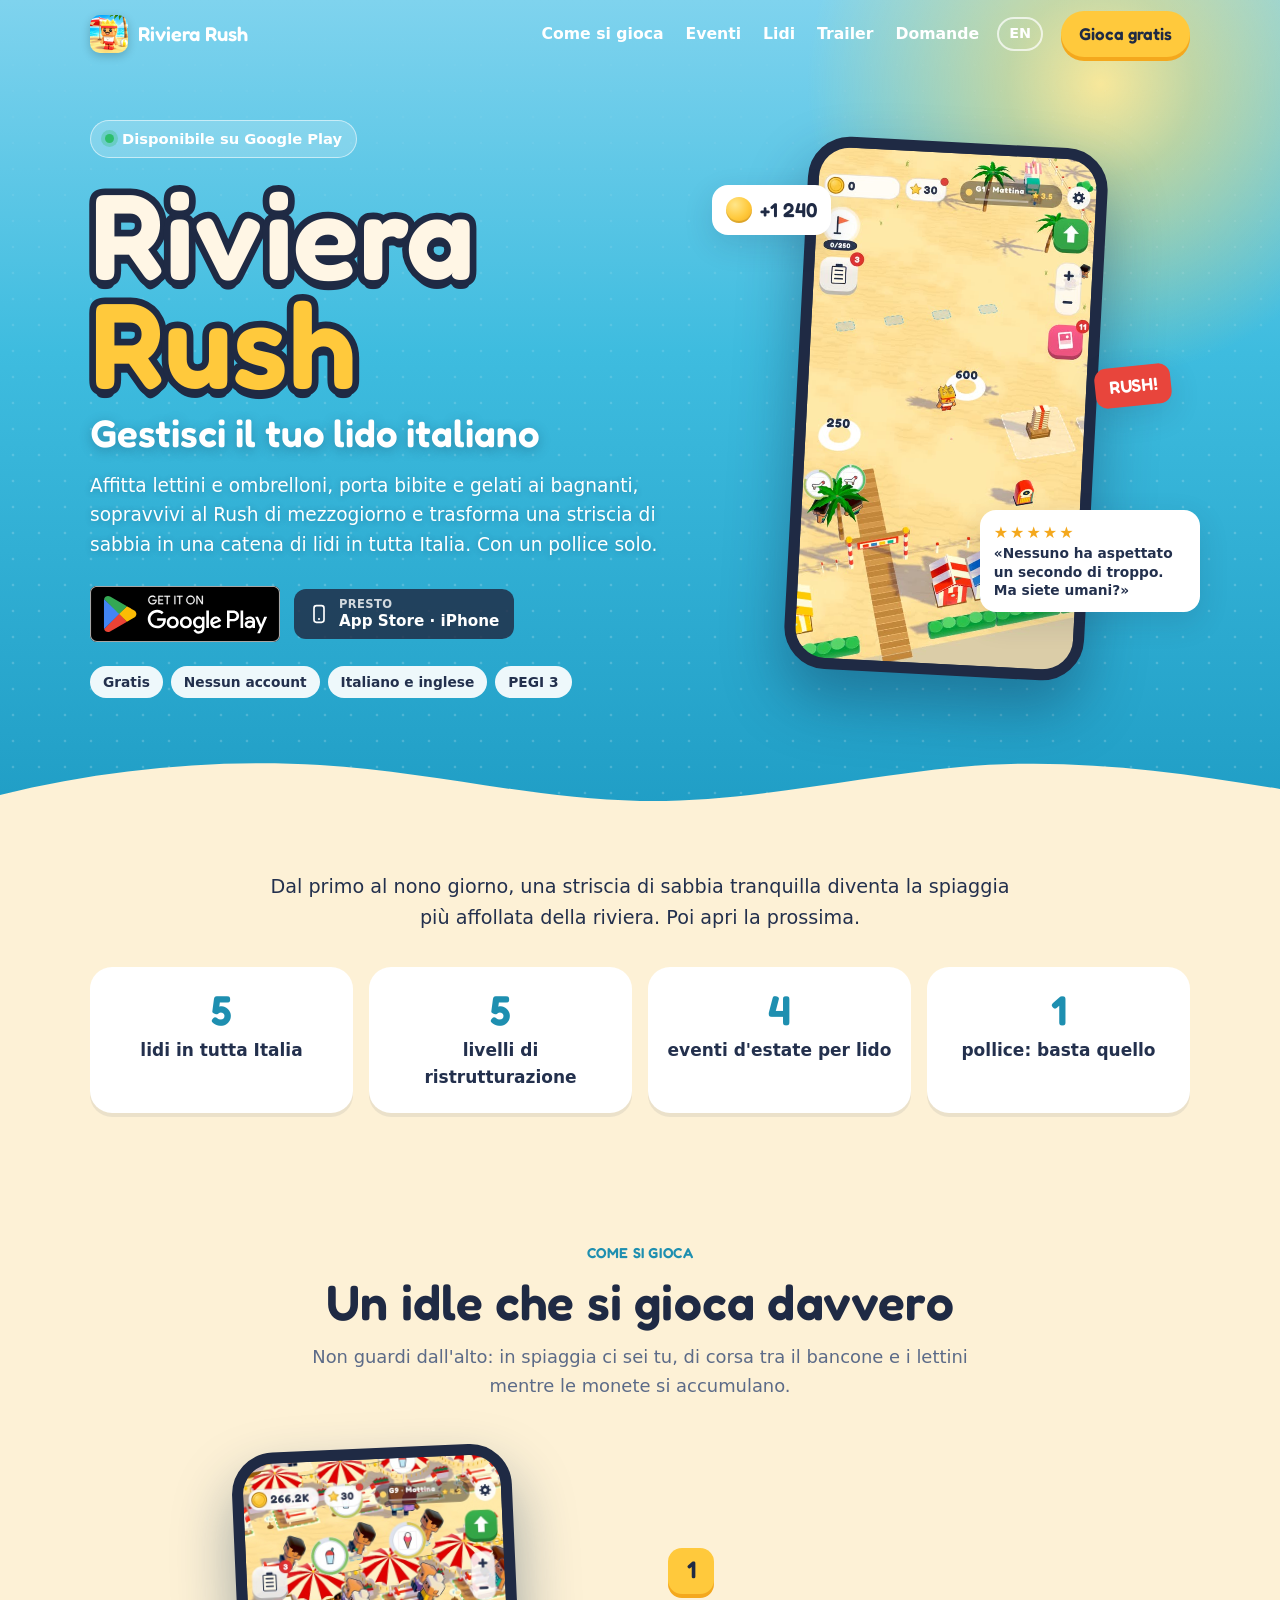
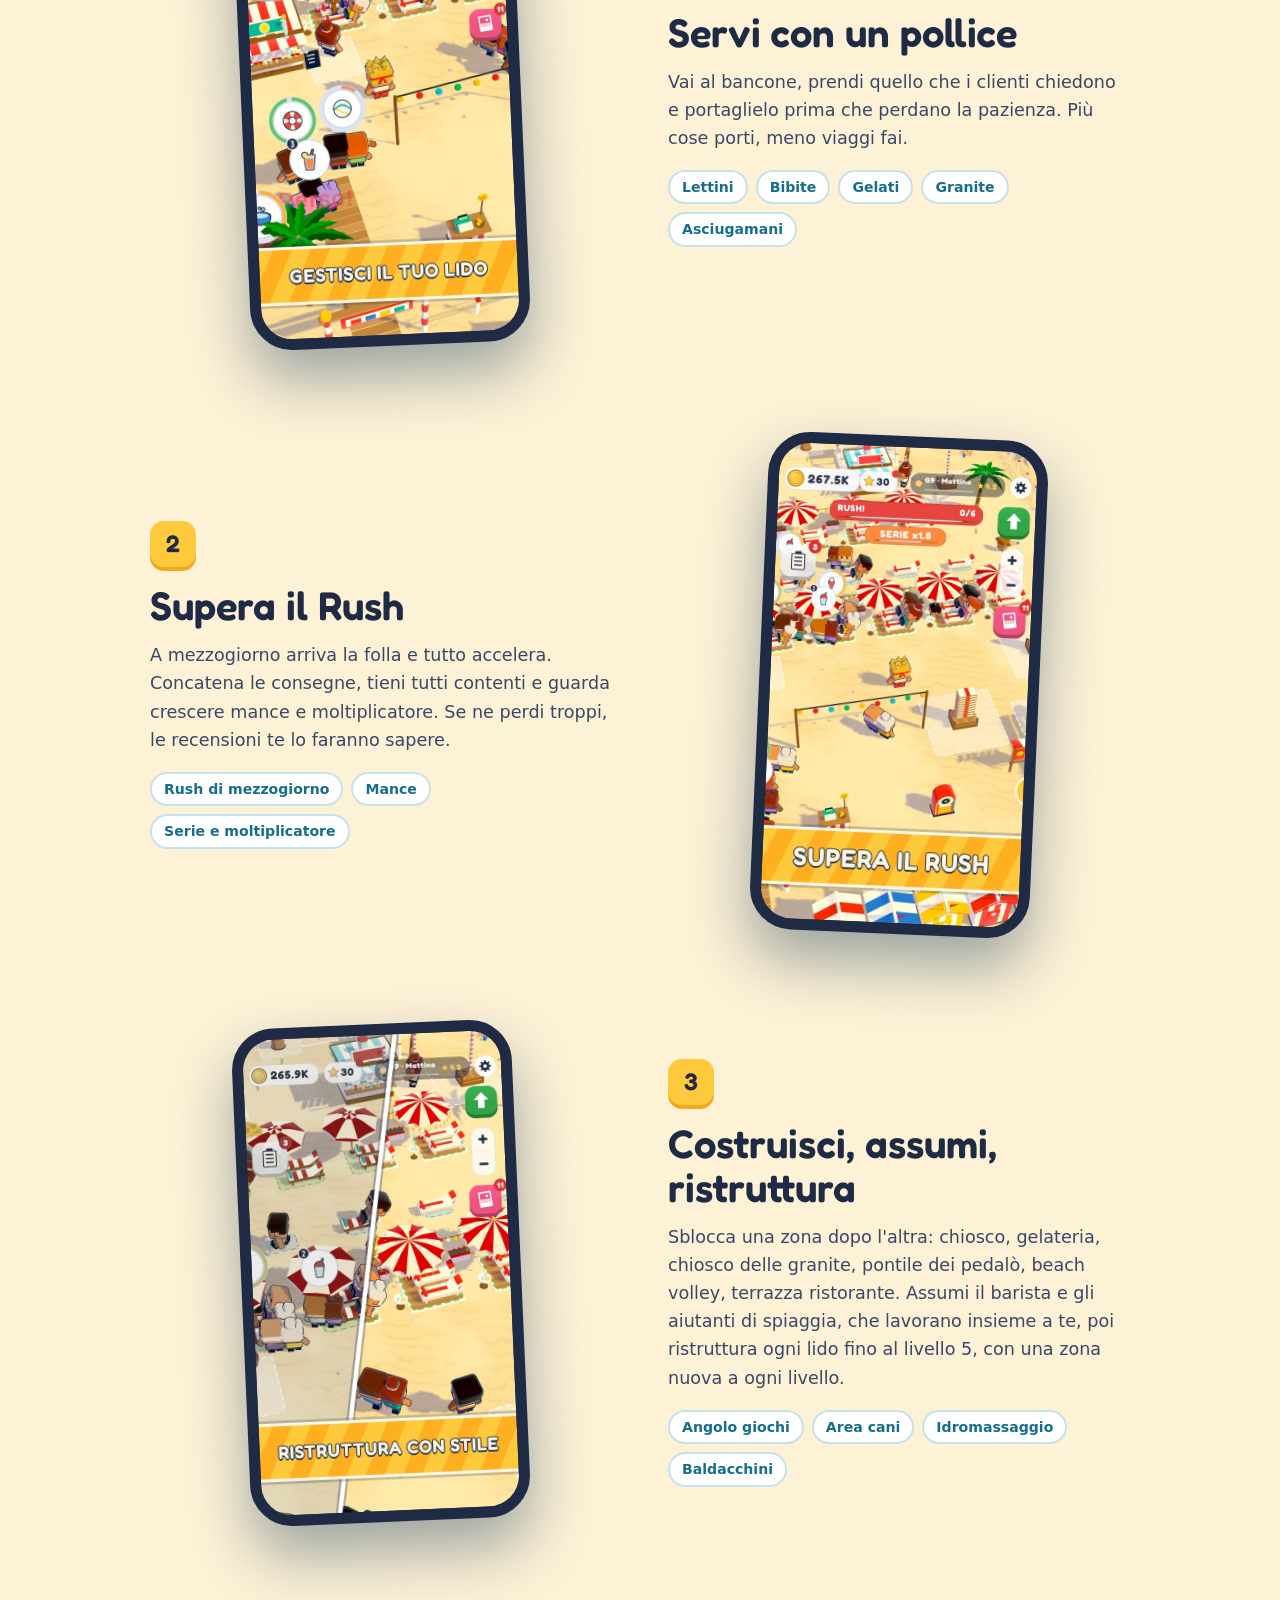
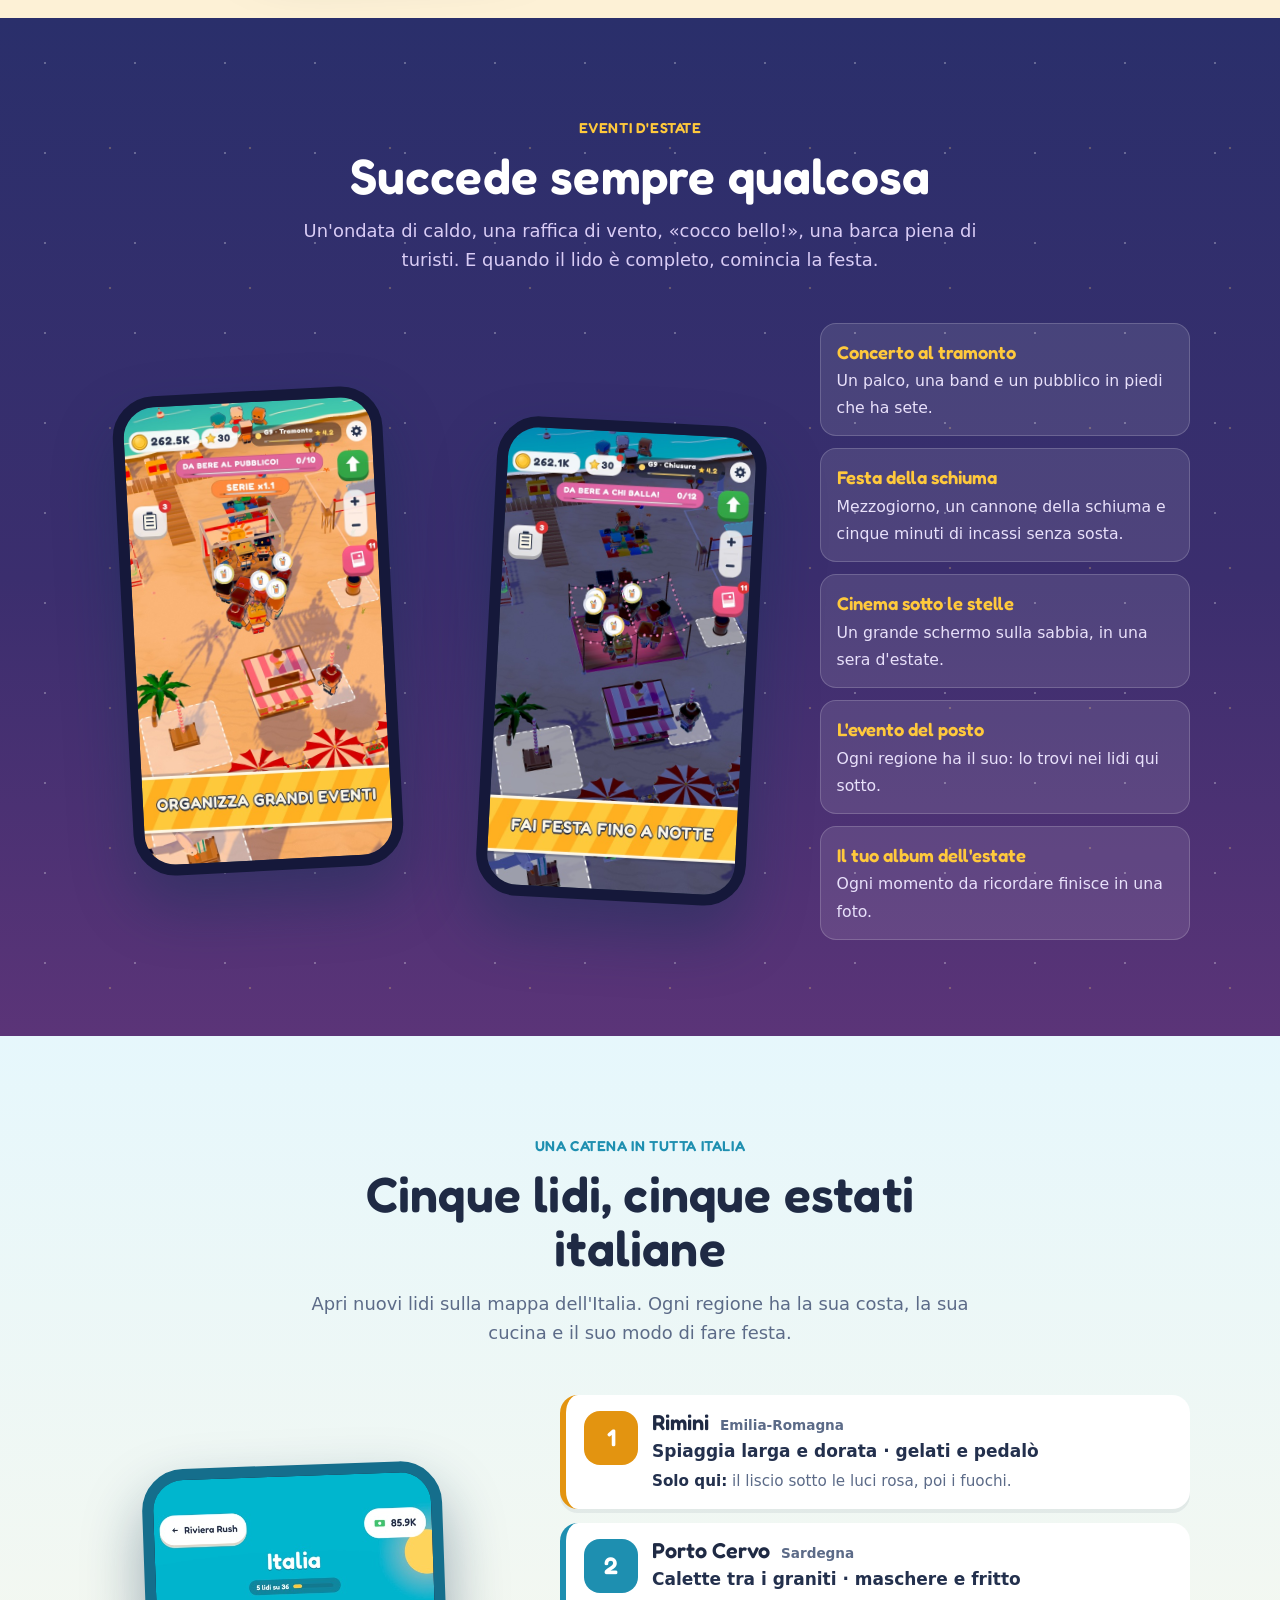
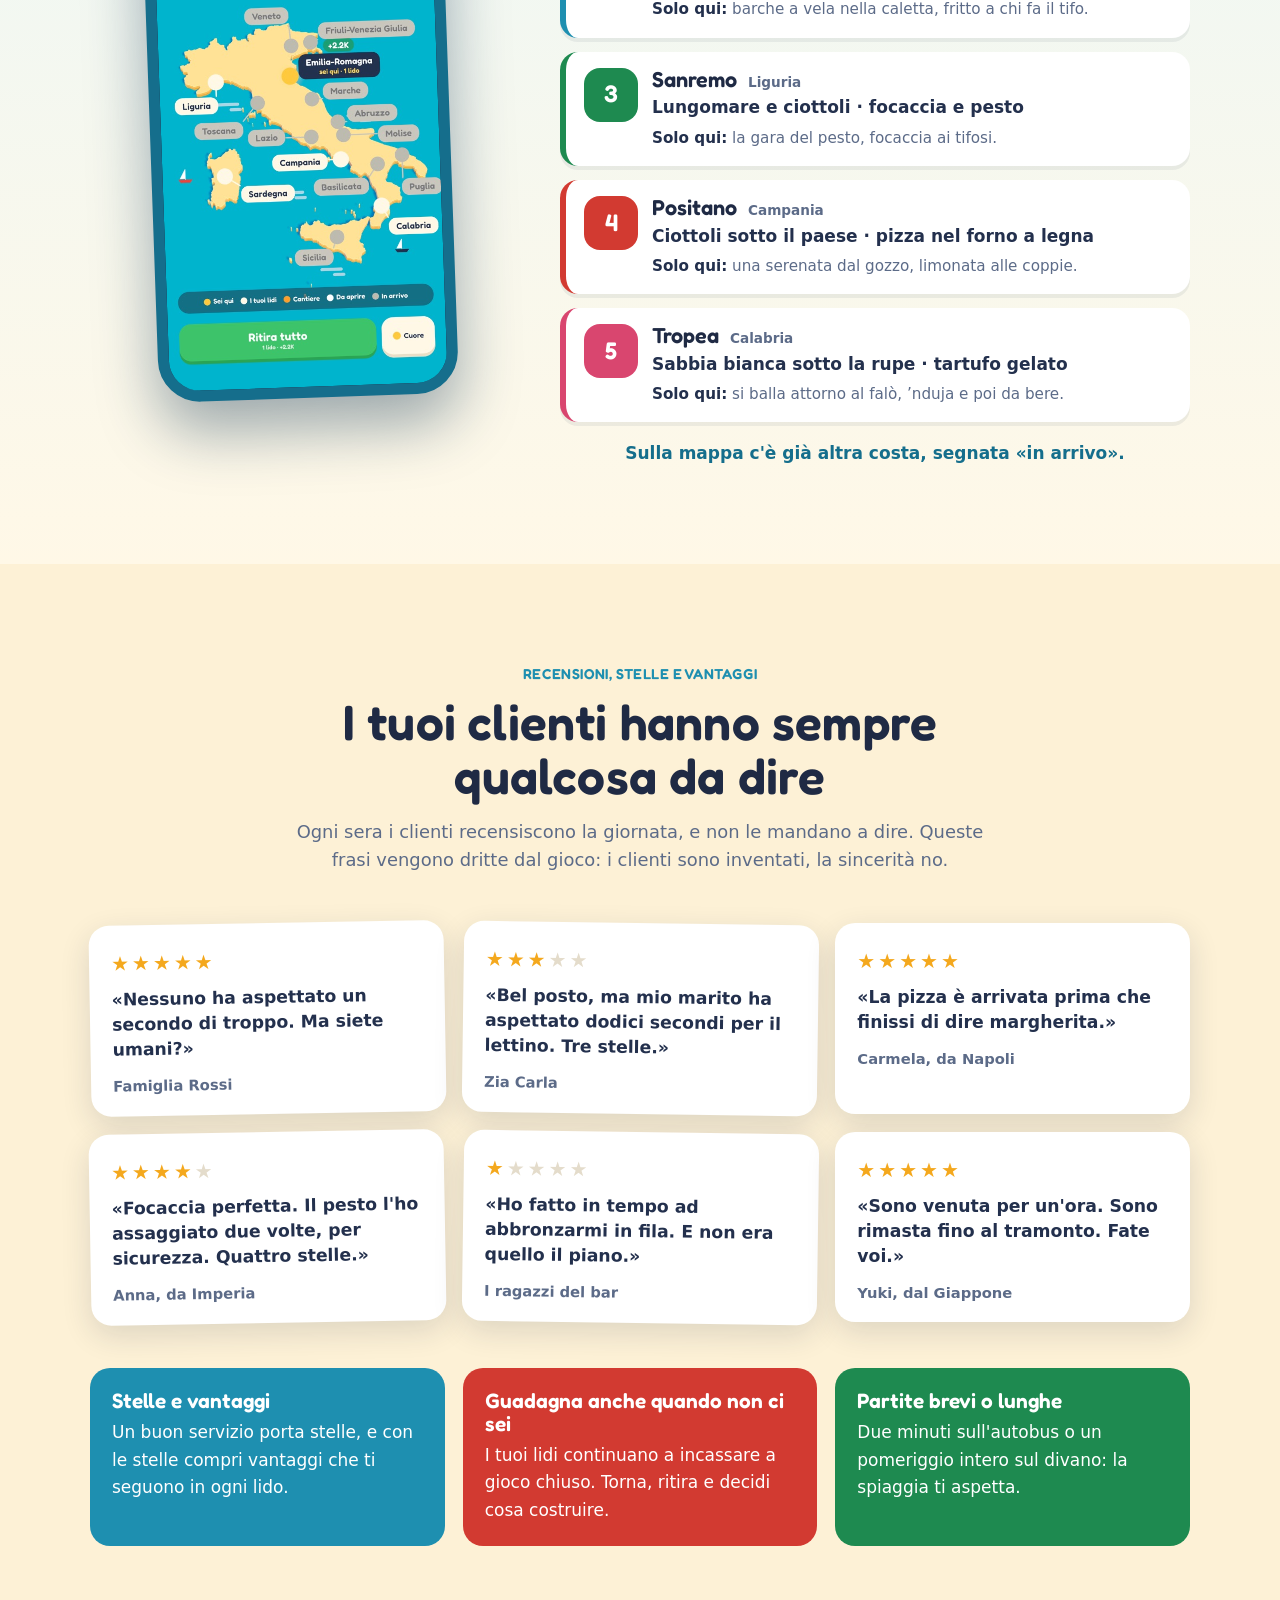
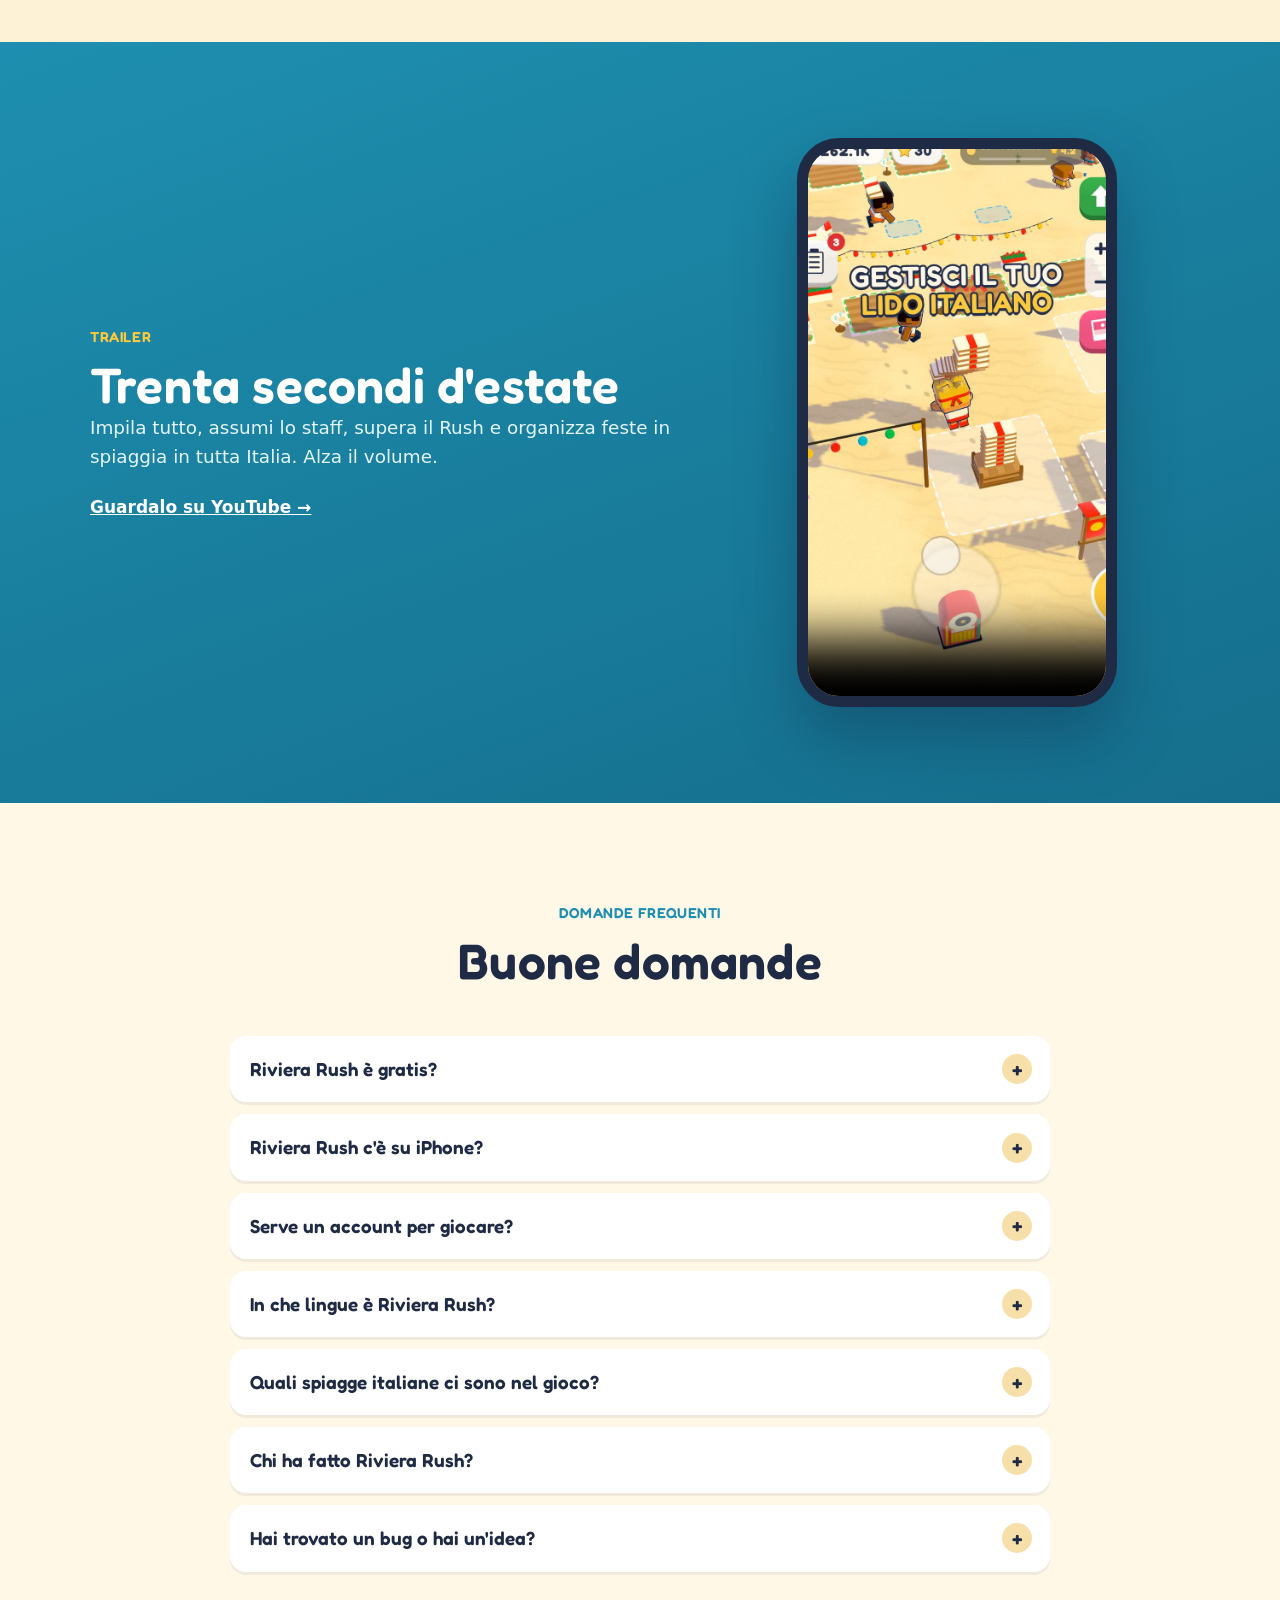
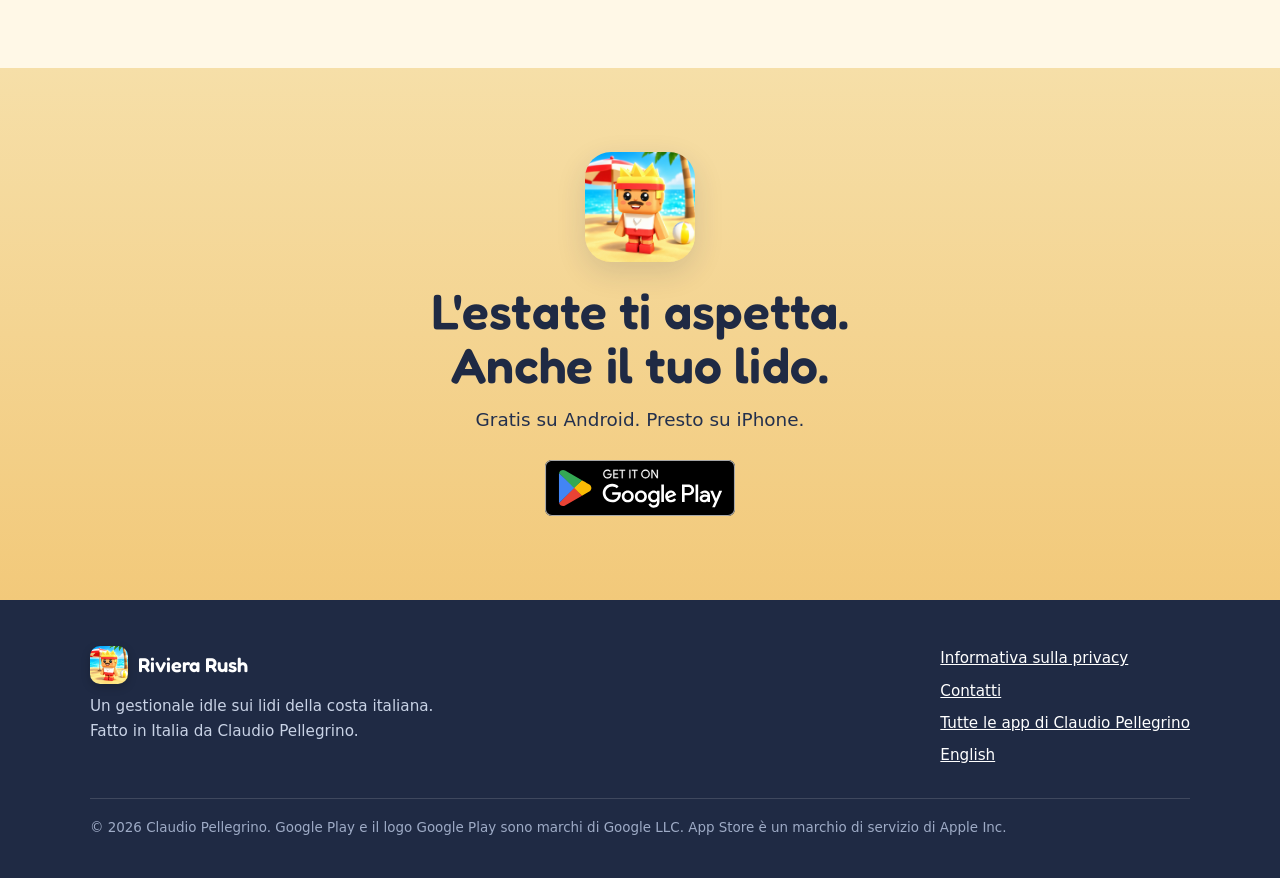
==== commit 1a9968b7: "Creator shown as Claudio Pellegrino instead of Zipangulu: author meta, structured data (Person), FAQ" ====
--- a/it/index.html
+++ b/it/index.html
@@ -5,7 +5,7 @@
 <meta name="viewport" content="width=device-width, initial-scale=1, viewport-fit=cover">
 <title>Riviera Rush — Sito ufficiale del gioco del lido italiano</title>
 <meta name="description" content="Riviera Rush è il gioco gratuito per Android in cui gestisci il tuo lido: servi i bagnanti, supera il Rush e apri lidi in tutta Italia, da Rimini a Positano.">
-<meta name="author" content="Zipangulu">
+<meta name="author" content="Claudio Pellegrino">
 <meta name="robots" content="index, follow, max-image-preview:large, max-video-preview:-1">
 <link rel="canonical" href="https://zipanguludev.github.io/rivierarush-landing/it/">
 <link rel="alternate" hreflang="en" href="https://zipanguludev.github.io/rivierarush-landing/">
@@ -42,11 +42,11 @@
   "@context": "https://schema.org",
   "@graph": [
     {
-      "@type": "Organization",
+      "@type": "Person",
       "@id": "https://zipanguludev.github.io/#organization",
-      "name": "Zipangulu",
+      "name": "Claudio Pellegrino",
       "url": "https://zipanguludev.github.io/",
-      "logo": "https://zipanguludev.github.io/assets/apple-touch-icon.png"
+      "image": "https://zipanguludev.github.io/assets/apple-touch-icon.png"
     },
     {
       "@type": "WebSite",
@@ -117,7 +117,7 @@
         { "@type": "Question", "name": "Serve un account per giocare?", "acceptedAnswer": { "@type": "Answer", "text": "No. Niente login e niente registrazioni: i progressi restano sul tuo telefono." } },
         { "@type": "Question", "name": "In che lingue è Riviera Rush?", "acceptedAnswer": { "@type": "Answer", "text": "Italiano e inglese." } },
         { "@type": "Question", "name": "Quali spiagge italiane ci sono nel gioco?", "acceptedAnswer": { "@type": "Answer", "text": "Rimini, Porto Cervo, Sanremo, Positano e Tropea, ognuna con il suo stile, la sua cucina e il suo evento d'estate. Sulla mappa c'è già altra costa, segnata «in arrivo»." } },
-        { "@type": "Question", "name": "Chi ha fatto Riviera Rush?", "acceptedAnswer": { "@type": "Answer", "text": "Zipangulu, uno studio indipendente italiano fatto da una persona sola: design, codice e pubblicazione sono tutti suoi." } }
+        { "@type": "Question", "name": "Chi ha fatto Riviera Rush?", "acceptedAnswer": { "@type": "Answer", "text": "Claudio Pellegrino: un gioco indipendente fatto in Italia da una persona sola, che ne ha curato design, codice e pubblicazione." } }
       ]
     }
   ]
@@ -312,7 +312,7 @@
         <details class="reveal"><summary>Serve un account per giocare?</summary><p>No. Niente login e niente registrazioni: i progressi restano sul tuo telefono.</p></details>
         <details class="reveal"><summary>In che lingue è Riviera Rush?</summary><p>Italiano e inglese.</p></details>
         <details class="reveal"><summary>Quali spiagge italiane ci sono nel gioco?</summary><p>Rimini, Porto Cervo, Sanremo, Positano e Tropea, ognuna con il suo stile, la sua cucina e il suo evento d'estate. Sulla mappa c'è già altra costa, segnata «in arrivo».</p></details>
-        <details class="reveal"><summary>Chi ha fatto Riviera Rush?</summary><p>Zipangulu, uno studio indipendente italiano fatto da una persona sola: design, codice e pubblicazione sono tutti suoi. Dai un'occhiata alle <a href="https://zipanguludev.github.io/">altre app di Zipangulu</a>.</p></details>
+        <details class="reveal"><summary>Chi ha fatto Riviera Rush?</summary><p>Claudio Pellegrino: un gioco indipendente fatto in Italia da una persona sola, che ne ha curato design, codice e pubblicazione. Dai un'occhiata alle <a href="https://zipanguludev.github.io/">altre app di Claudio Pellegrino</a>.</p></details>
         <details class="reveal"><summary>Hai trovato un bug o hai un'idea?</summary><p>Scrivi a <a href="mailto:rivierarush.game@gmail.com">rivierarush.game@gmail.com</a>. Ogni messaggio viene letto.</p></details>
       </div>
     </div>
@@ -335,18 +335,18 @@
     <div class="foot-grid">
       <div>
         <a class="brand" href="#top"><img src="../assets/favicon-64.png" alt="" width="38" height="38" loading="lazy"><span>Riviera Rush</span></a>
-        <p>Un gestionale idle sui lidi della costa italiana.<br>Fatto in Italia da Zipangulu.</p>
+        <p>Un gestionale idle sui lidi della costa italiana.<br>Fatto in Italia da Claudio Pellegrino.</p>
       </div>
       <nav aria-label="Piè di pagina">
         <ul>
           <li><a href="../privacy-policy.it.html">Informativa sulla privacy</a></li>
           <li><a href="mailto:rivierarush.game@gmail.com">Contatti</a></li>
-          <li><a href="https://zipanguludev.github.io/">Tutte le app di Zipangulu</a></li>
+          <li><a href="https://zipanguludev.github.io/">Tutte le app di Claudio Pellegrino</a></li>
           <li><a href="../" hreflang="en" lang="en">English</a></li>
         </ul>
       </nav>
     </div>
-    <p class="legal">© 2026 Zipangulu. Google Play e il logo Google Play sono marchi di Google LLC. App Store è un marchio di servizio di Apple Inc.</p>
+    <p class="legal">© 2026 Claudio Pellegrino. Google Play e il logo Google Play sono marchi di Google LLC. App Store è un marchio di servizio di Apple Inc.</p>
   </div>
 </footer>
 
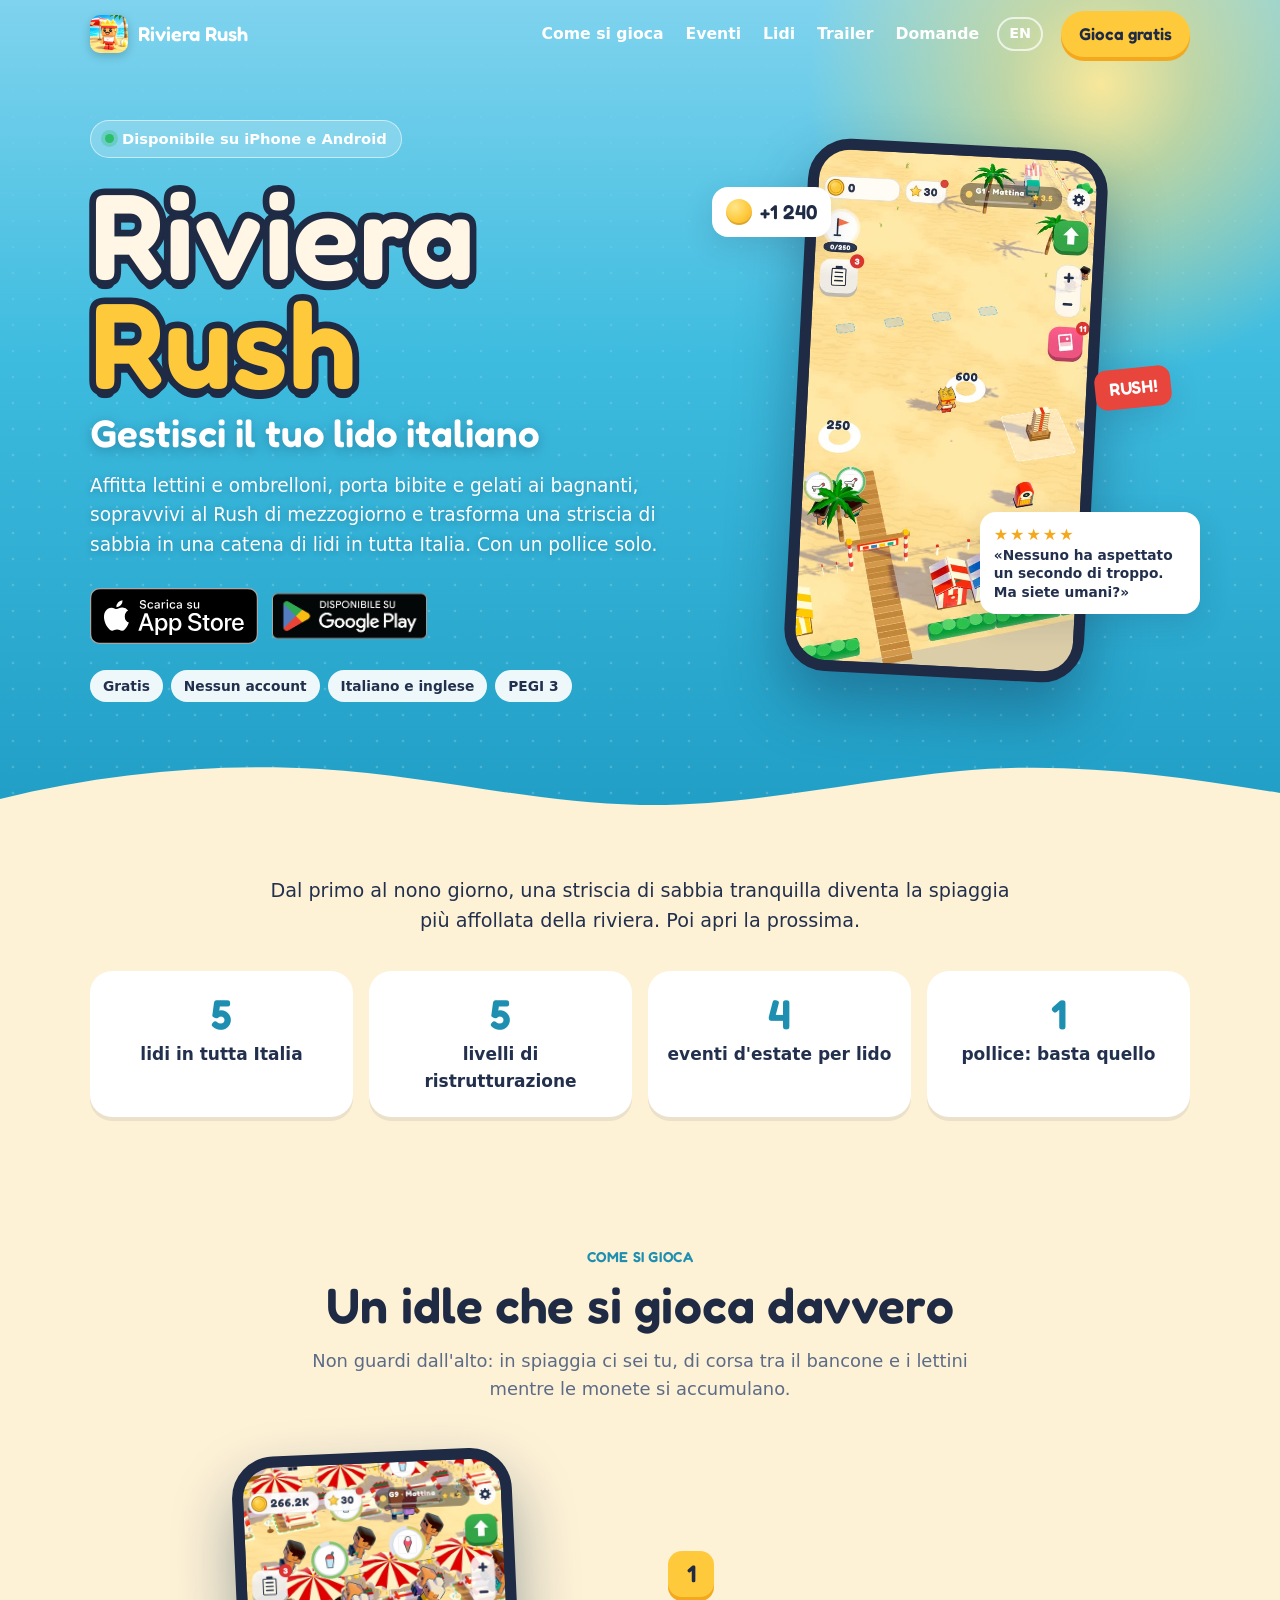
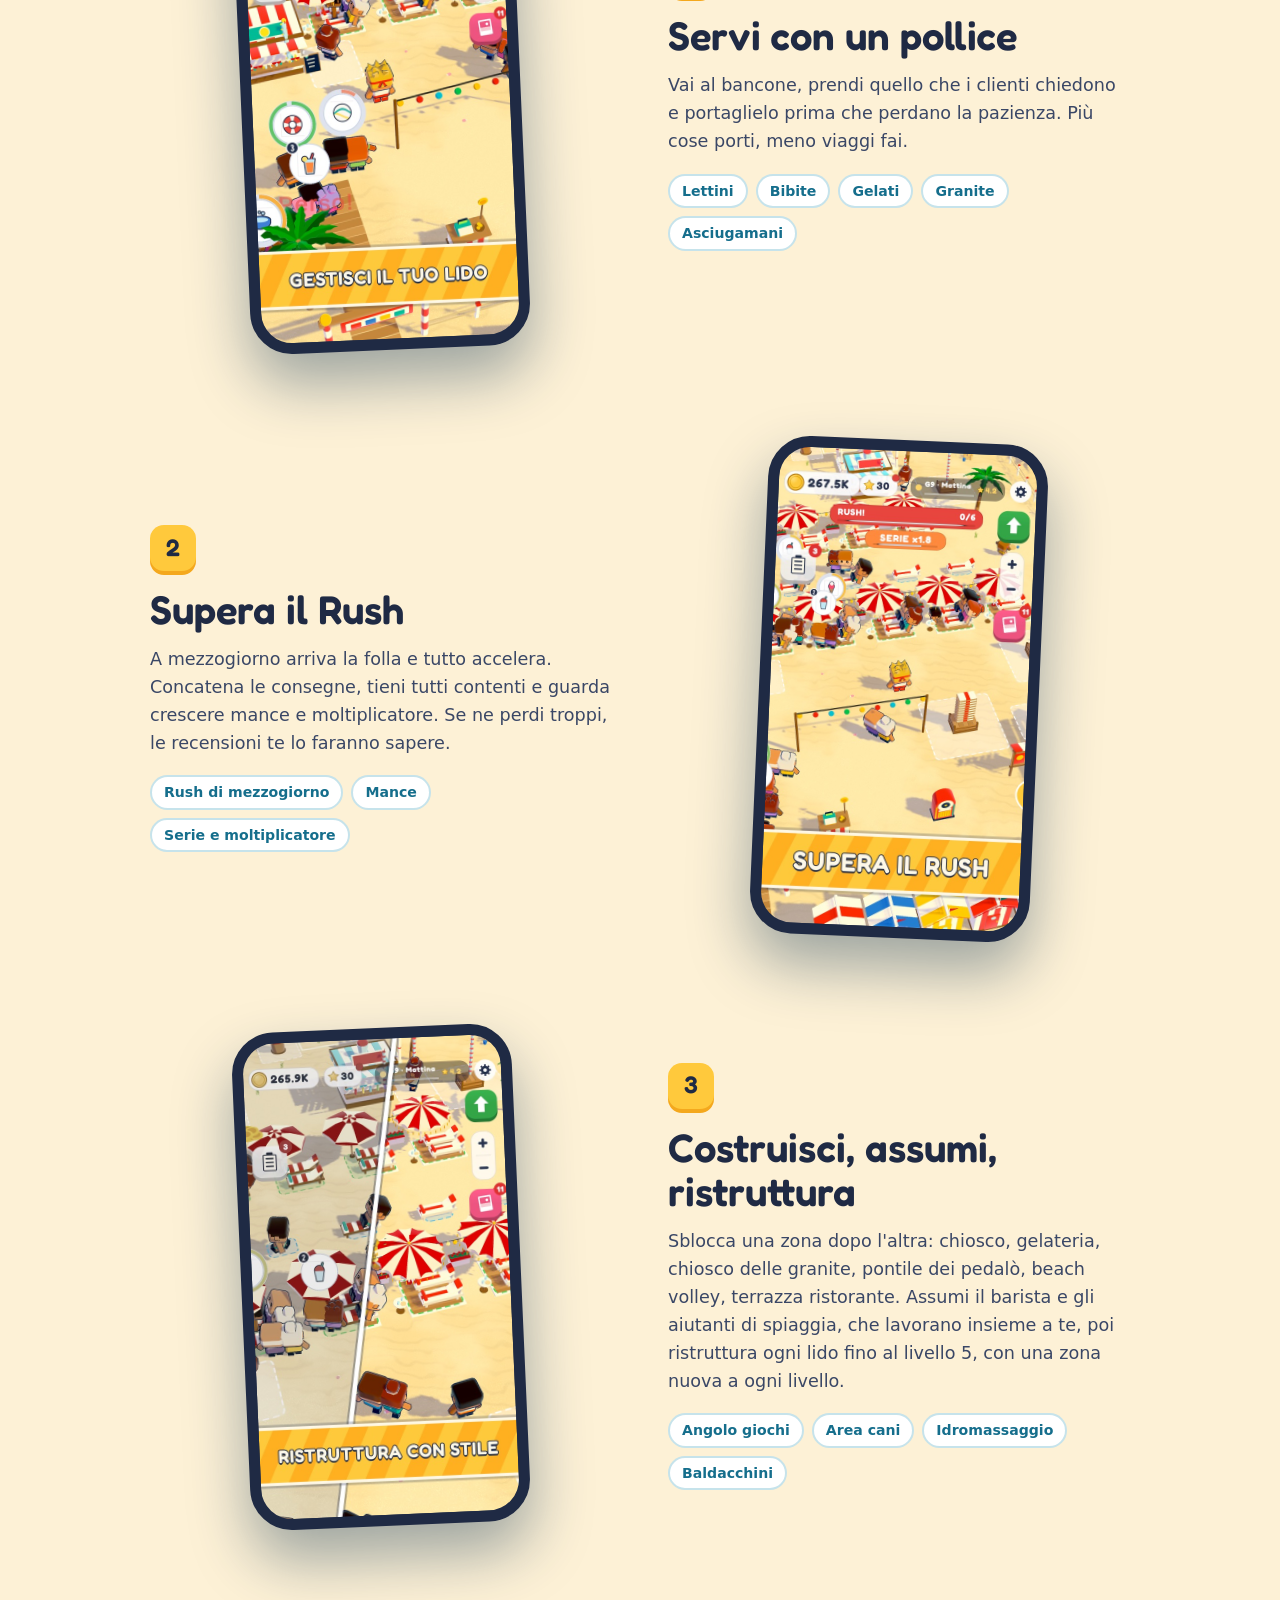
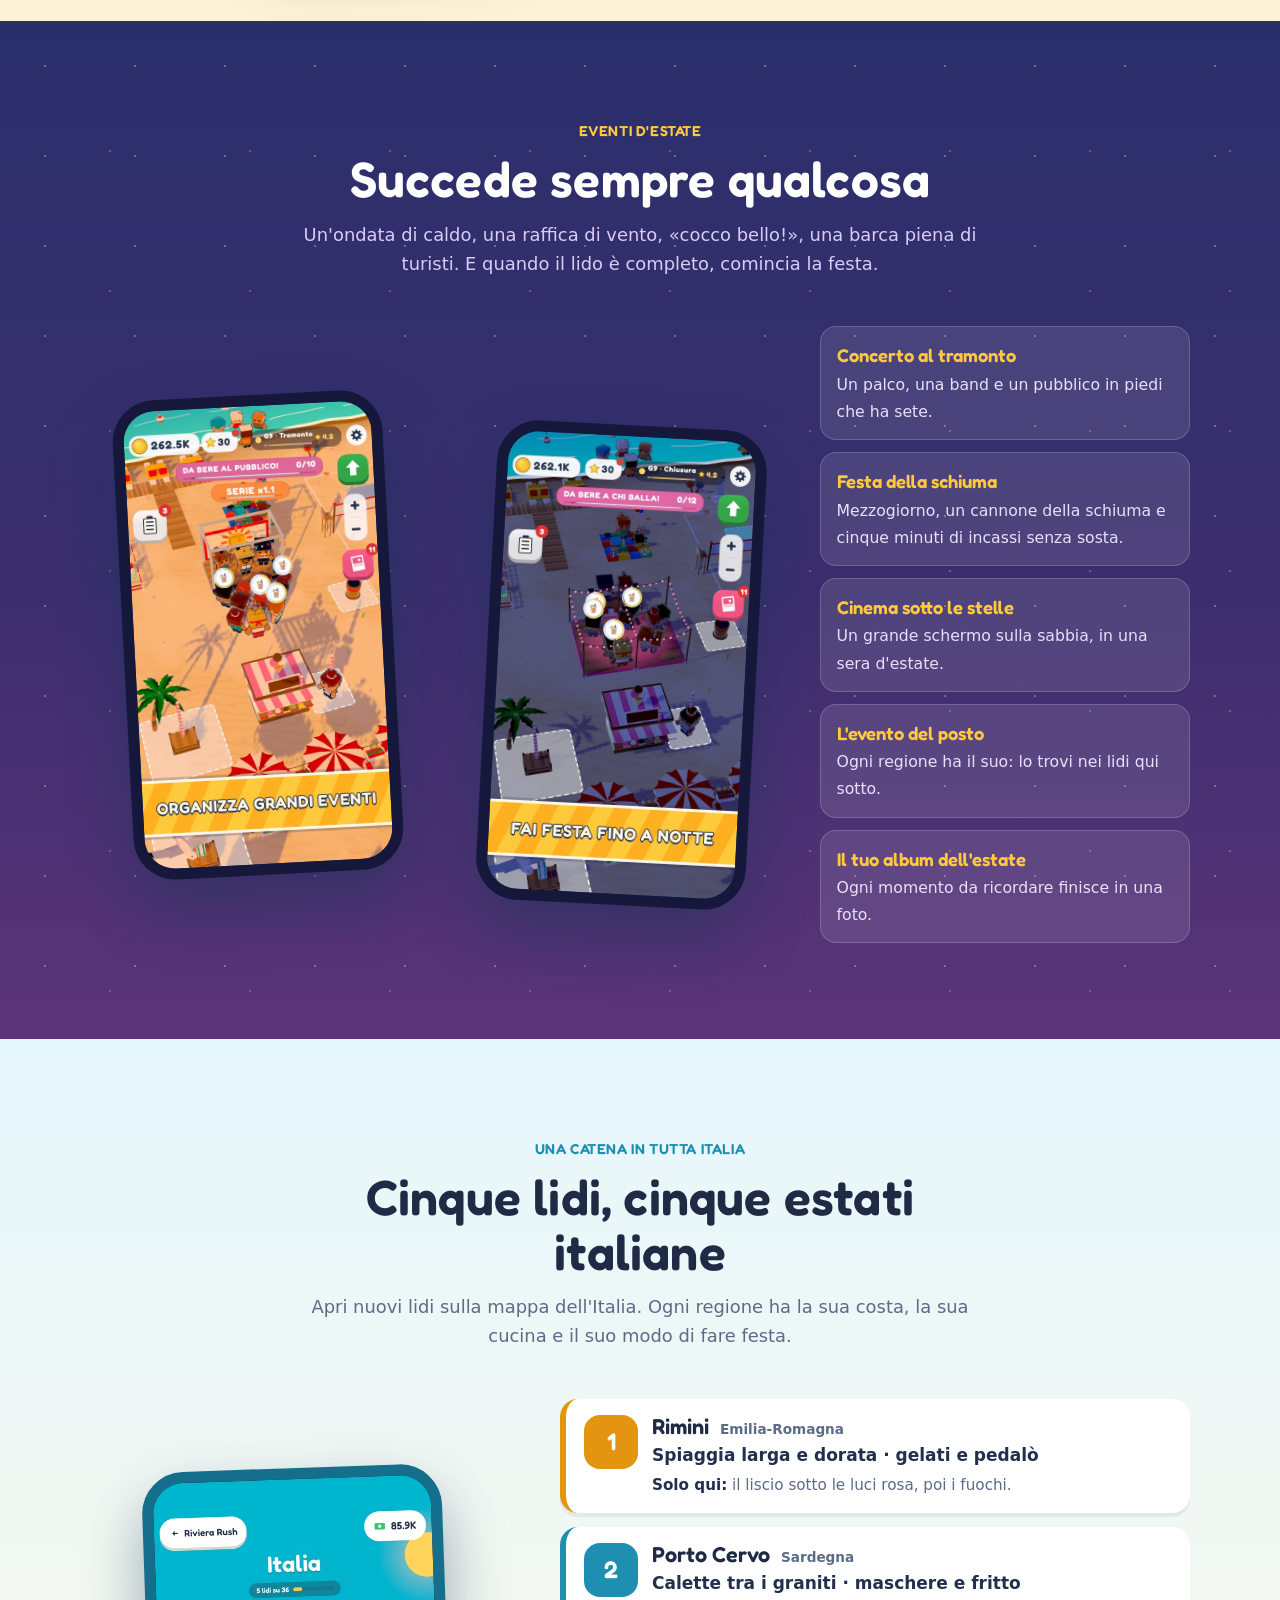
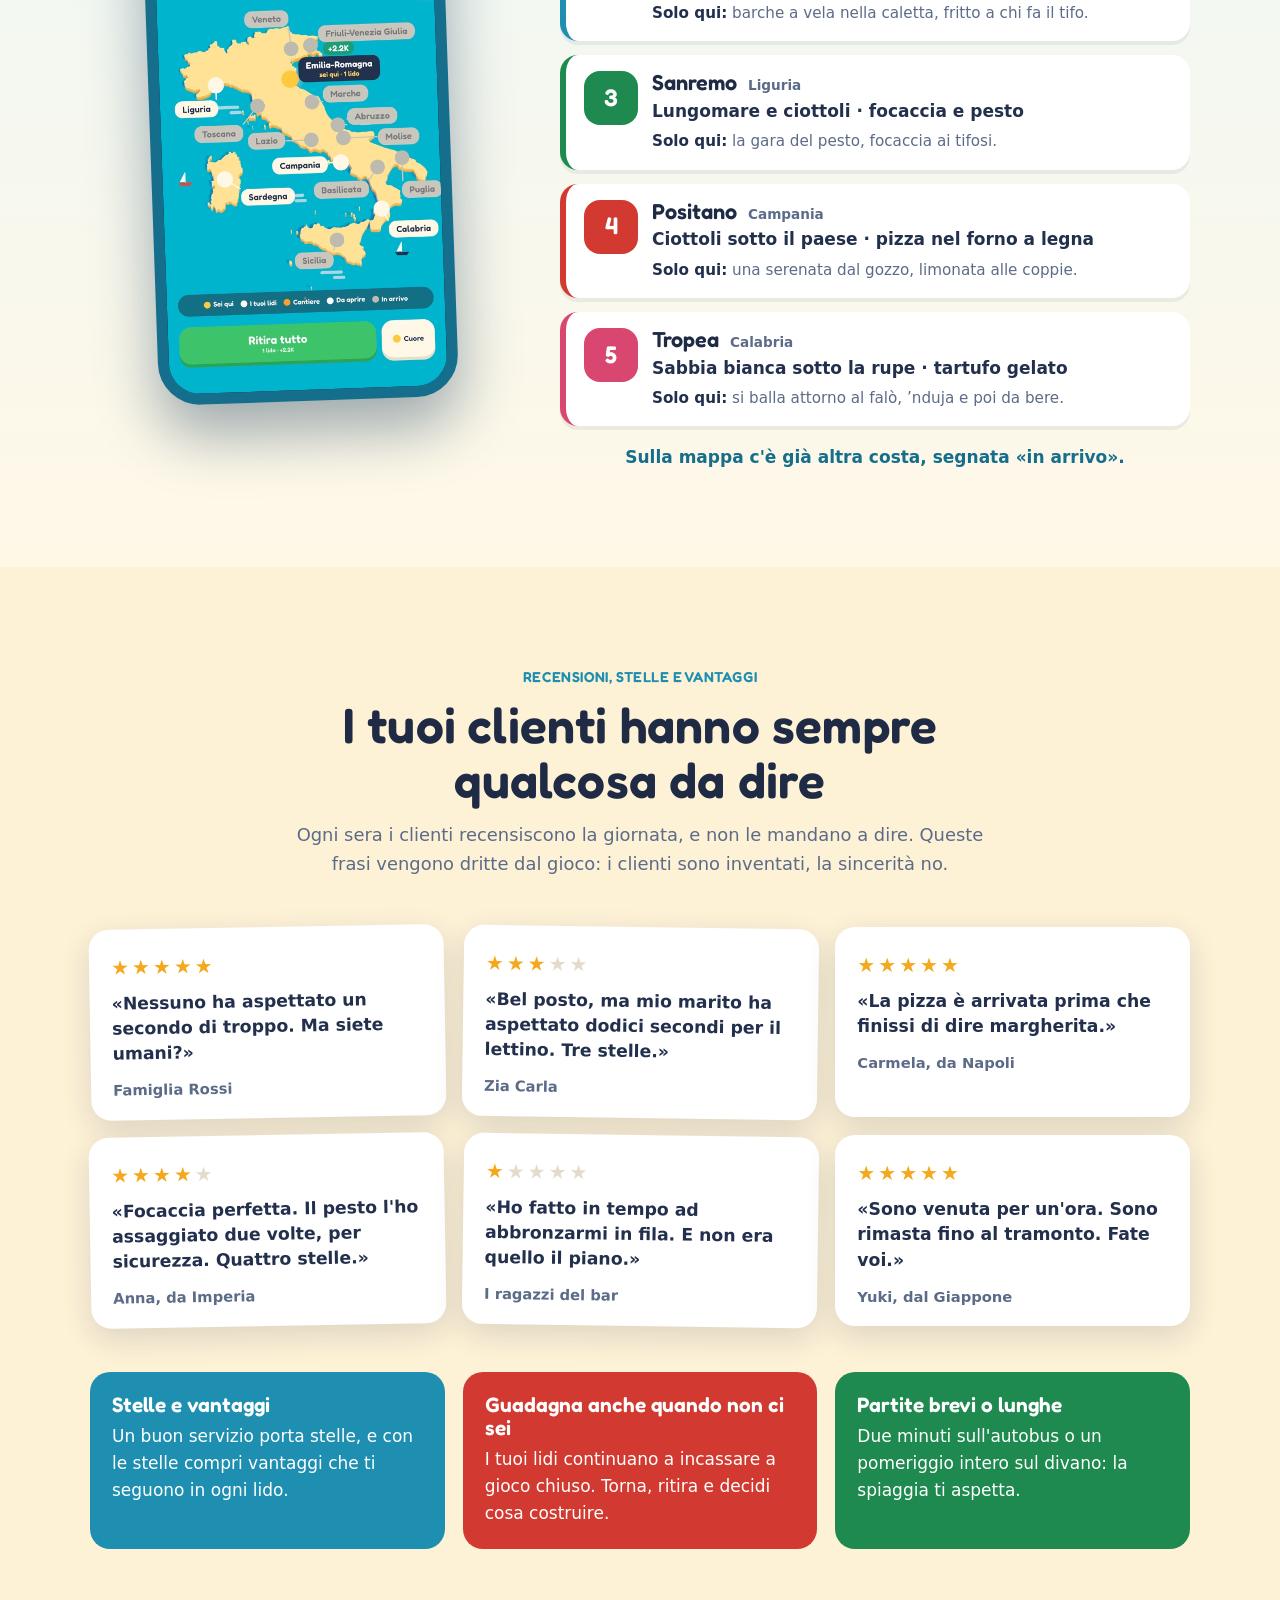
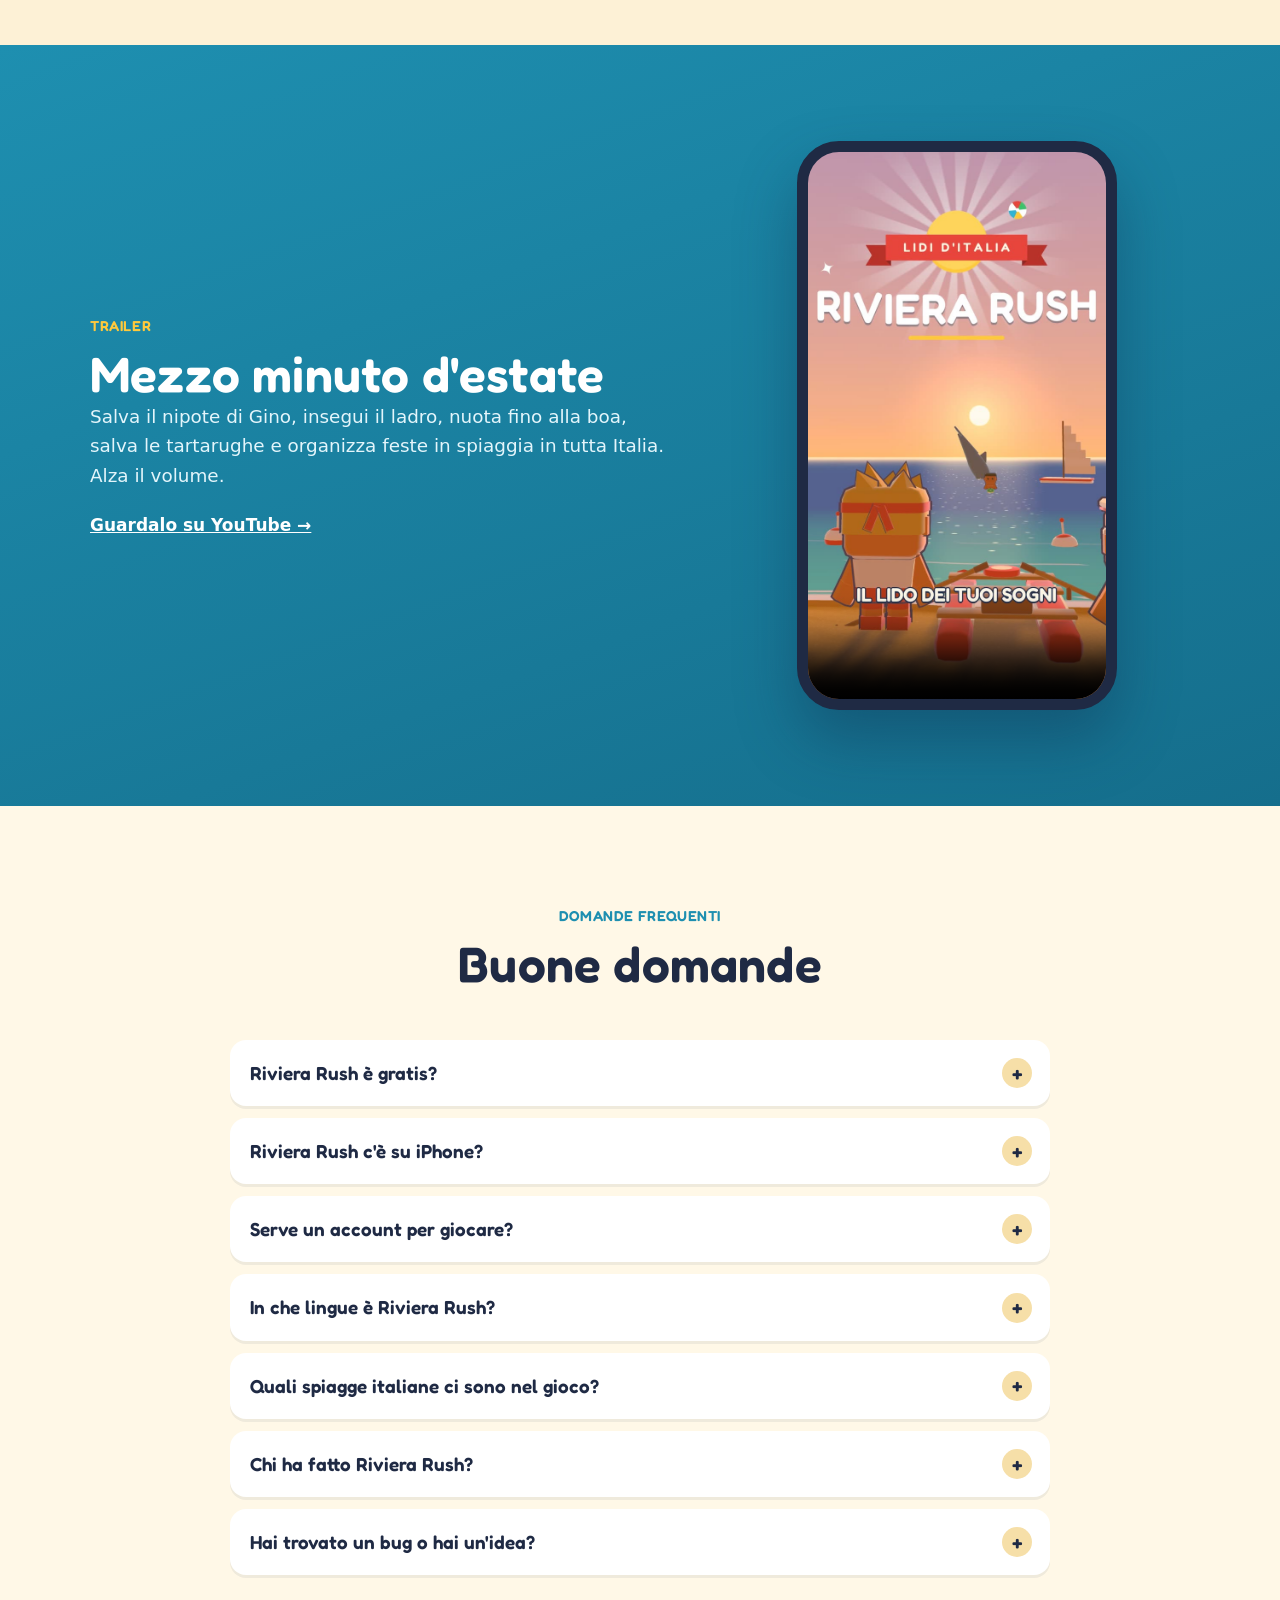
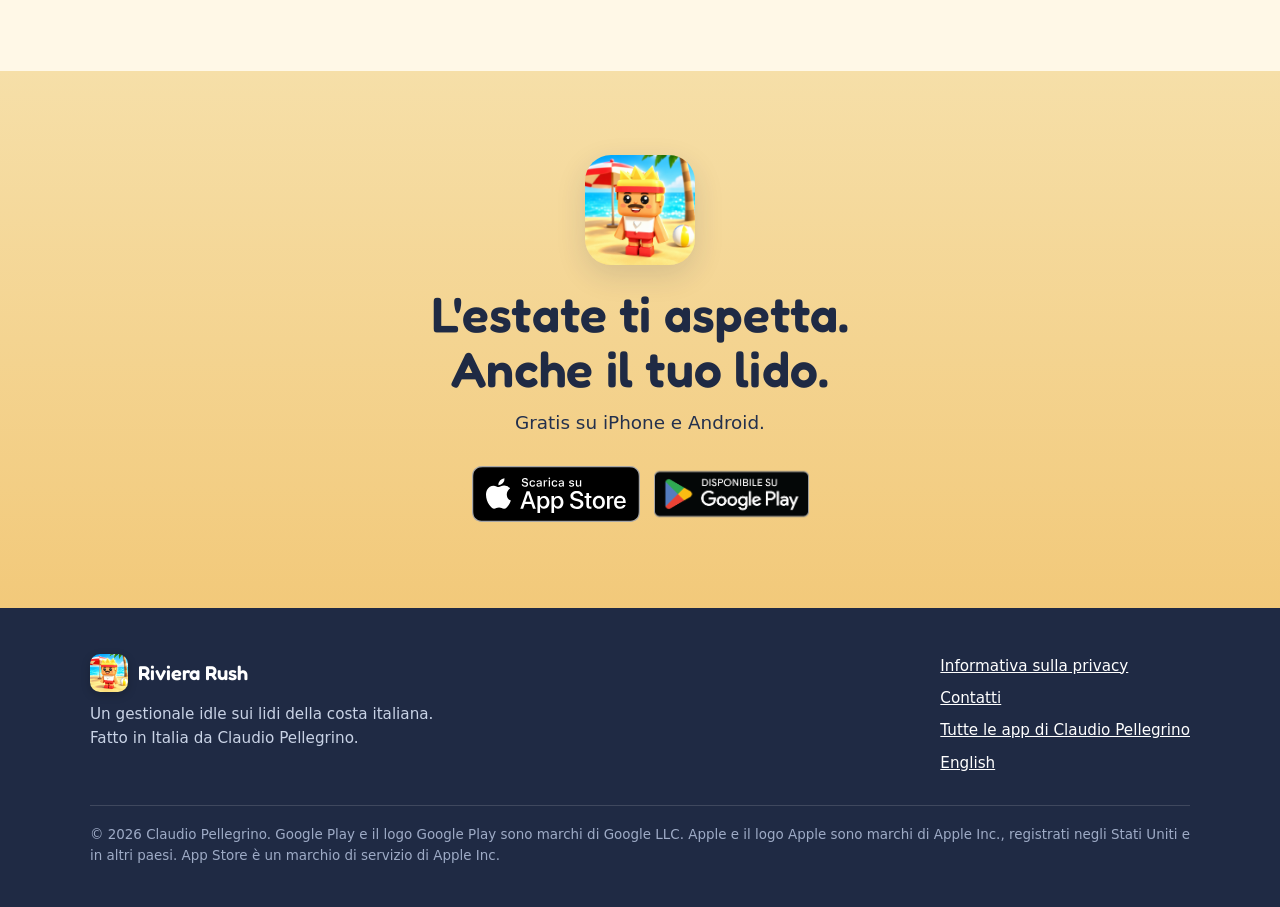
==== commit 7c5aa80d: "Riviera Rush on the App Store: the official App Store badge first in the row (and the Italian Google" ====
--- a/it/index.html
+++ b/it/index.html
@@ -16,13 +16,14 @@
 <link rel="icon" type="image/png" sizes="32x32" href="../assets/favicon-32.png">
 <link rel="icon" type="image/png" sizes="64x64" href="../assets/favicon-64.png">
 <link rel="apple-touch-icon" sizes="180x180" href="../assets/apple-touch-icon.png">
+<meta name="apple-itunes-app" content="app-id=6816526737">
 
 <meta property="og:type" content="website">
 <meta property="og:site_name" content="Riviera Rush">
 <meta property="og:locale" content="it_IT">
 <meta property="og:locale:alternate" content="en_US">
 <meta property="og:title" content="Riviera Rush — Sito ufficiale del gioco del lido italiano">
-<meta property="og:description" content="Gestisci il tuo lido sulla costa italiana: servi i bagnanti, supera il Rush e apri lidi da Rimini a Positano. Gratis su Google Play, presto su iPhone.">
+<meta property="og:description" content="Gestisci il tuo lido sulla costa italiana: servi i bagnanti, supera il Rush e apri lidi da Rimini a Positano. Gratis su App Store e Google Play.">
 <meta property="og:url" content="https://zipanguludev.github.io/rivierarush-landing/it/">
 <meta property="og:image" content="https://zipanguludev.github.io/rivierarush-landing/assets/og-it.jpg">
 <meta property="og:image:width" content="1200">
@@ -83,14 +84,14 @@
       "applicationCategory": "GameApplication",
       "applicationSubCategory": "Simulation",
       "genre": ["Idle", "Simulazione", "Casual", "Arcade", "Gestionale"],
-      "gamePlatform": "Android",
-      "operatingSystem": "Android",
+      "gamePlatform": ["Android", "iOS"],
+      "operatingSystem": "Android, iOS",
       "playMode": "SinglePlayer",
       "inLanguage": ["it", "en"],
       "contentRating": "PEGI 3",
       "installUrl": "https://play.google.com/store/apps/details?id=com.zipangulu.lidorush&hl=it",
       "downloadUrl": "https://play.google.com/store/apps/details?id=com.zipangulu.lidorush&hl=it",
-      "sameAs": ["https://play.google.com/store/apps/details?id=com.zipangulu.lidorush"],
+      "sameAs": ["https://play.google.com/store/apps/details?id=com.zipangulu.lidorush", "https://apps.apple.com/it/app/riviera-rush/id6816526737"],
       "trailer": { "@id": "https://zipanguludev.github.io/rivierarush-landing/it/#trailer" },
       "offers": { "@type": "Offer", "price": "0", "priceCurrency": "EUR", "availability": "https://schema.org/InStock" },
       "author": { "@id": "https://zipanguludev.github.io/#organization" },
@@ -100,12 +101,12 @@
       "@type": "VideoObject",
       "@id": "https://zipanguludev.github.io/rivierarush-landing/it/#trailer",
       "name": "Riviera Rush — Trailer",
-      "description": "Trenta secondi di Riviera Rush: gestisci il tuo lido italiano, impila tutto, assumi lo staff, supera il Rush e organizza feste in spiaggia in tutta Italia.",
+      "description": "Mezzo minuto di Riviera Rush: salva il nipote di Gino e il lido è tuo, poi insegui il ladro, nuota fino alla boa, salta la scia sul ciambellone, salva le tartarughe e organizza feste in spiaggia in tutta Italia.",
       "thumbnailUrl": "https://zipanguludev.github.io/rivierarush-landing/assets/video/trailer-it.jpg",
-      "uploadDate": "2026-10-10",
-      "duration": "PT30S",
+      "uploadDate": "2026-10-23T04:56:04+02:00",
+      "duration": "PT32S",
       "contentUrl": "https://zipanguludev.github.io/rivierarush-landing/assets/video/trailer-it.mp4",
-      "embedUrl": "https://www.youtube.com/embed/w8lStANmLEg",
+      "embedUrl": "https://www.youtube.com/embed/iTGYYT-sv6I",
       "inLanguage": "it"
     },
     {
@@ -113,7 +114,7 @@
       "inLanguage": "it",
       "mainEntity": [
         { "@type": "Question", "name": "Riviera Rush è gratis?", "acceptedAnswer": { "@type": "Answer", "text": "Sì. Riviera Rush si scarica e si gioca gratis. Contiene pubblicità, e puoi guardare video facoltativi per ottenere dei bonus." } },
-        { "@type": "Question", "name": "Riviera Rush c'è su iPhone?", "acceptedAnswer": { "@type": "Answer", "text": "Riviera Rush arriverà presto sull'App Store per iPhone. Su Android è già su Google Play." } },
+        { "@type": "Question", "name": "Riviera Rush c'è su iPhone?", "acceptedAnswer": { "@type": "Answer", "text": "Sì. Riviera Rush è gratis sull'App Store per iPhone, e su Google Play per Android." } },
         { "@type": "Question", "name": "Serve un account per giocare?", "acceptedAnswer": { "@type": "Answer", "text": "No. Niente login e niente registrazioni: i progressi restano sul tuo telefono." } },
         { "@type": "Question", "name": "In che lingue è Riviera Rush?", "acceptedAnswer": { "@type": "Answer", "text": "Italiano e inglese." } },
         { "@type": "Question", "name": "Quali spiagge italiane ci sono nel gioco?", "acceptedAnswer": { "@type": "Answer", "text": "Rimini, Porto Cervo, Sanremo, Positano e Tropea, ognuna con il suo stile, la sua cucina e il suo evento d'estate. Sulla mappa c'è già altra costa, segnata «in arrivo»." } },
@@ -148,13 +149,13 @@
   <section class="hero" id="top">
     <div class="wrap hero-grid">
       <div>
-        <span class="pill"><span class="dot"></span> Disponibile su Google Play</span>
+        <span class="pill"><span class="dot"></span> Disponibile su iPhone e Android</span>
         <h1><span class="wordmark"><span class="a">Riviera</span> <span class="b">Rush</span></span><span class="h1-sub">Gestisci il tuo lido italiano</span></h1>
         <p class="hero-lead">Affitta lettini e ombrelloni, porta bibite e gelati ai bagnanti, sopravvivi al Rush di mezzogiorno e trasforma una striscia di sabbia in una catena di lidi in tutta Italia. Con un pollice solo.</p>
         <div class="cta-row">
-          <a class="badge-play" href="https://play.google.com/store/apps/details?id=com.zipangulu.lidorush&amp;hl=it" rel="noopener" aria-label="Scarica Riviera Rush da Google Play"><img src="../assets/google-play-badge.svg" alt="Disponibile su Google Play" width="190" height="56"></a>
-          <span class="soon"><svg viewBox="0 0 24 24" aria-hidden="true"><rect x="6" y="2" width="12" height="20" rx="3" fill="none" stroke="currentColor" stroke-width="2"/><circle cx="12" cy="18" r="1.3" fill="currentColor"/></svg><span><small>Presto</small>App Store · iPhone</span></span>
-        </div>
+          <a class="badge-apple" href="https://apps.apple.com/it/app/riviera-rush/id6816526737" rel="noopener" aria-label="Scarica Riviera Rush su App Store"><img src="../assets/app-store-badge-it.svg" alt="Scarica su App Store" width="168" height="56"></a>
+          <a class="badge-play" href="https://play.google.com/store/apps/details?id=com.zipangulu.lidorush&amp;hl=it" rel="noopener" aria-label="Scarica Riviera Rush da Google Play"><img class="it" src="../assets/google-play-badge-it.png" alt="Disponibile su Google Play" width="155" height="60"></a>
+                  </div>
         <ul class="chips" aria-label="In breve">
           <li>Gratis</li><li>Nessun account</li><li>Italiano e inglese</li><li>PEGI 3</li>
         </ul>
@@ -292,9 +293,9 @@
     <div class="wrap trailer-grid">
       <div class="reveal">
         <span class="eyebrow">Trailer</span>
-        <h2>Trenta secondi d'estate</h2>
-        <p>Impila tutto, assumi lo staff, supera il Rush e organizza feste in spiaggia in tutta Italia. Alza il volume.</p>
-        <a class="yt" href="https://www.youtube.com/shorts/w8lStANmLEg" rel="noopener">Guardalo su YouTube →</a>
+        <h2>Mezzo minuto d'estate</h2>
+        <p>Salva il nipote di Gino, insegui il ladro, nuota fino alla boa, salva le tartarughe e organizza feste in spiaggia in tutta Italia. Alza il volume.</p>
+        <a class="yt" href="https://www.youtube.com/watch?v=iTGYYT-sv6I" rel="noopener">Guardalo su YouTube →</a>
       </div>
       <div class="phone reveal"><video controls playsinline preload="none" poster="../assets/video/trailer-it.jpg" width="720" height="1280" aria-label="Trailer di Riviera Rush"><source src="../assets/video/trailer-it.mp4" type="video/mp4"></video></div>
     </div>
@@ -308,7 +309,7 @@
       </div>
       <div class="faq-list">
         <details class="reveal"><summary>Riviera Rush è gratis?</summary><p>Sì. Riviera Rush si scarica e si gioca gratis. Contiene pubblicità, e puoi guardare video facoltativi per ottenere dei bonus.</p></details>
-        <details class="reveal"><summary>Riviera Rush c'è su iPhone?</summary><p>Riviera Rush arriverà presto sull'App Store per iPhone. Su Android è già su <a href="https://play.google.com/store/apps/details?id=com.zipangulu.lidorush&amp;hl=it" rel="noopener">Google Play</a>.</p></details>
+        <details class="reveal"><summary>Riviera Rush c'è su iPhone?</summary><p>Sì. Riviera Rush è gratis su <a href="https://apps.apple.com/it/app/riviera-rush/id6816526737" rel="noopener">App Store</a> per iPhone, e su <a href="https://play.google.com/store/apps/details?id=com.zipangulu.lidorush&amp;hl=it" rel="noopener">Google Play</a> per Android.</p></details>
         <details class="reveal"><summary>Serve un account per giocare?</summary><p>No. Niente login e niente registrazioni: i progressi restano sul tuo telefono.</p></details>
         <details class="reveal"><summary>In che lingue è Riviera Rush?</summary><p>Italiano e inglese.</p></details>
         <details class="reveal"><summary>Quali spiagge italiane ci sono nel gioco?</summary><p>Rimini, Porto Cervo, Sanremo, Positano e Tropea, ognuna con il suo stile, la sua cucina e il suo evento d'estate. Sulla mappa c'è già altra costa, segnata «in arrivo».</p></details>
@@ -322,9 +323,10 @@
     <div class="wrap">
       <img class="cta-icon" src="../assets/icon-512.png" alt="Icona di Riviera Rush: il bagnino in spiaggia" width="110" height="110" loading="lazy" decoding="async">
       <h2>L'estate ti aspetta.<br>Anche il tuo lido.</h2>
-      <p>Gratis su Android. Presto su iPhone.</p>
+      <p>Gratis su iPhone e Android.</p>
       <div class="cta-row">
-        <a class="badge-play" href="https://play.google.com/store/apps/details?id=com.zipangulu.lidorush&amp;hl=it" rel="noopener" aria-label="Scarica Riviera Rush da Google Play"><img src="../assets/google-play-badge.svg" alt="Disponibile su Google Play" width="190" height="56" loading="lazy"></a>
+        <a class="badge-apple" href="https://apps.apple.com/it/app/riviera-rush/id6816526737" rel="noopener" aria-label="Scarica Riviera Rush su App Store"><img src="../assets/app-store-badge-it.svg" alt="Scarica su App Store" width="168" height="56" loading="lazy"></a>
+        <a class="badge-play" href="https://play.google.com/store/apps/details?id=com.zipangulu.lidorush&amp;hl=it" rel="noopener" aria-label="Scarica Riviera Rush da Google Play"><img class="it" src="../assets/google-play-badge-it.png" alt="Disponibile su Google Play" width="155" height="60" loading="lazy"></a>
       </div>
     </div>
   </section>
@@ -346,7 +348,7 @@
         </ul>
       </nav>
     </div>
-    <p class="legal">© 2026 Claudio Pellegrino. Google Play e il logo Google Play sono marchi di Google LLC. App Store è un marchio di servizio di Apple Inc.</p>
+    <p class="legal">© 2026 Claudio Pellegrino. Google Play e il logo Google Play sono marchi di Google LLC. Apple e il logo Apple sono marchi di Apple Inc., registrati negli Stati Uniti e in altri paesi. App Store è un marchio di servizio di Apple Inc.</p>
   </div>
 </footer>
 
--- a/assets/site.css
+++ b/assets/site.css
@@ -63,9 +63,8 @@
 .hero-lead { font-size: 1.16rem; max-width: 34em; margin: 16px 0 26px; text-shadow: 0 1px 6px rgba(16, 60, 90, .3); }
 .cta-row { display: flex; flex-wrap: wrap; align-items: center; gap: 14px; }
 .badge-play img { width: 190px; height: auto; }
-.soon { display: inline-flex; align-items: center; gap: 10px; background: rgba(31, 42, 68, .82); color: #fff; border-radius: 12px; padding: 9px 15px; font-weight: 600; font-size: .95rem; line-height: 1.2; text-align: left; }
-.soon svg { width: 20px; height: 20px; flex: none; }
-.soon small { display: block; font-size: .72rem; opacity: .8; font-weight: 600; letter-spacing: .4px; text-transform: uppercase; }
+.badge-play img.it { width: 155px; }
+.badge-apple img { width: 168px; height: auto; }
 .chips { display: flex; flex-wrap: wrap; gap: 8px; margin: 24px 0 0; padding: 0; list-style: none; }
 .chips li { background: rgba(255,255,255,.92); color: var(--ink); border-radius: 999px; padding: 5px 13px; font-weight: 700; font-size: .86rem; }
 
